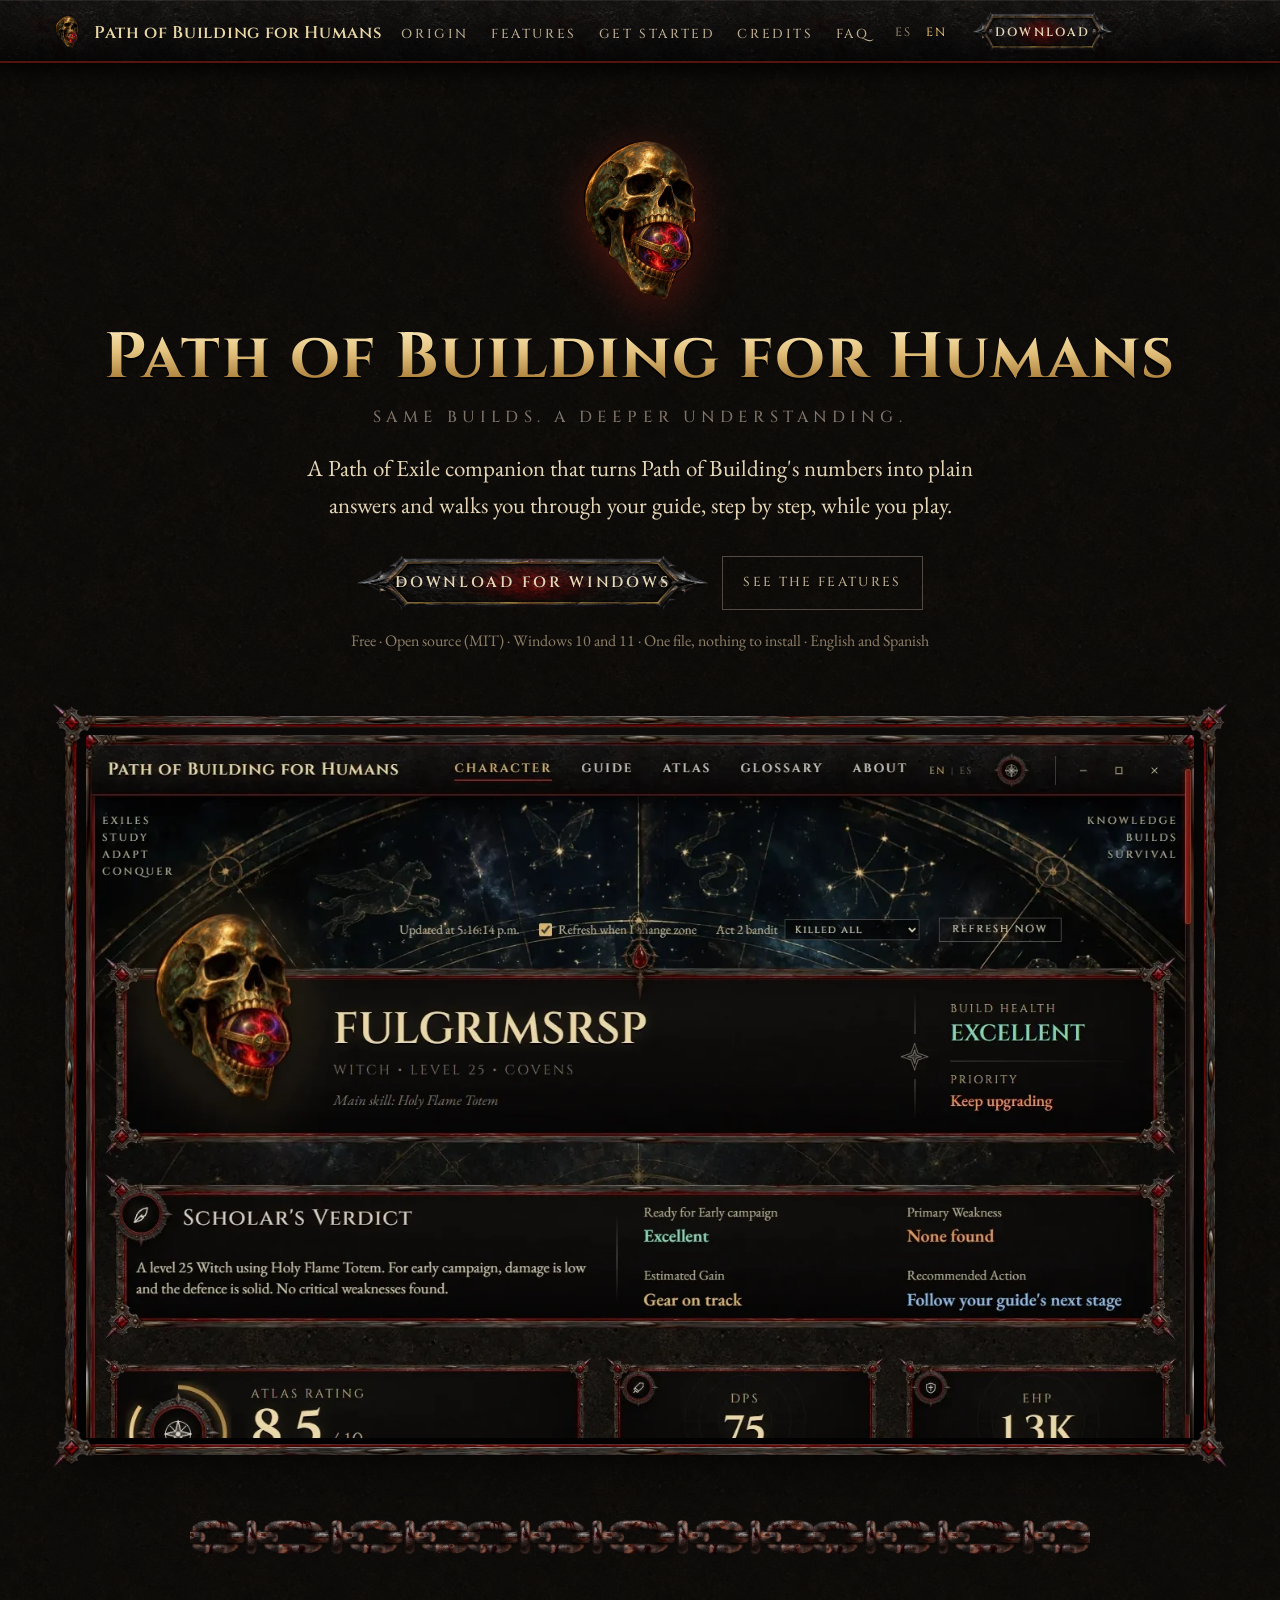
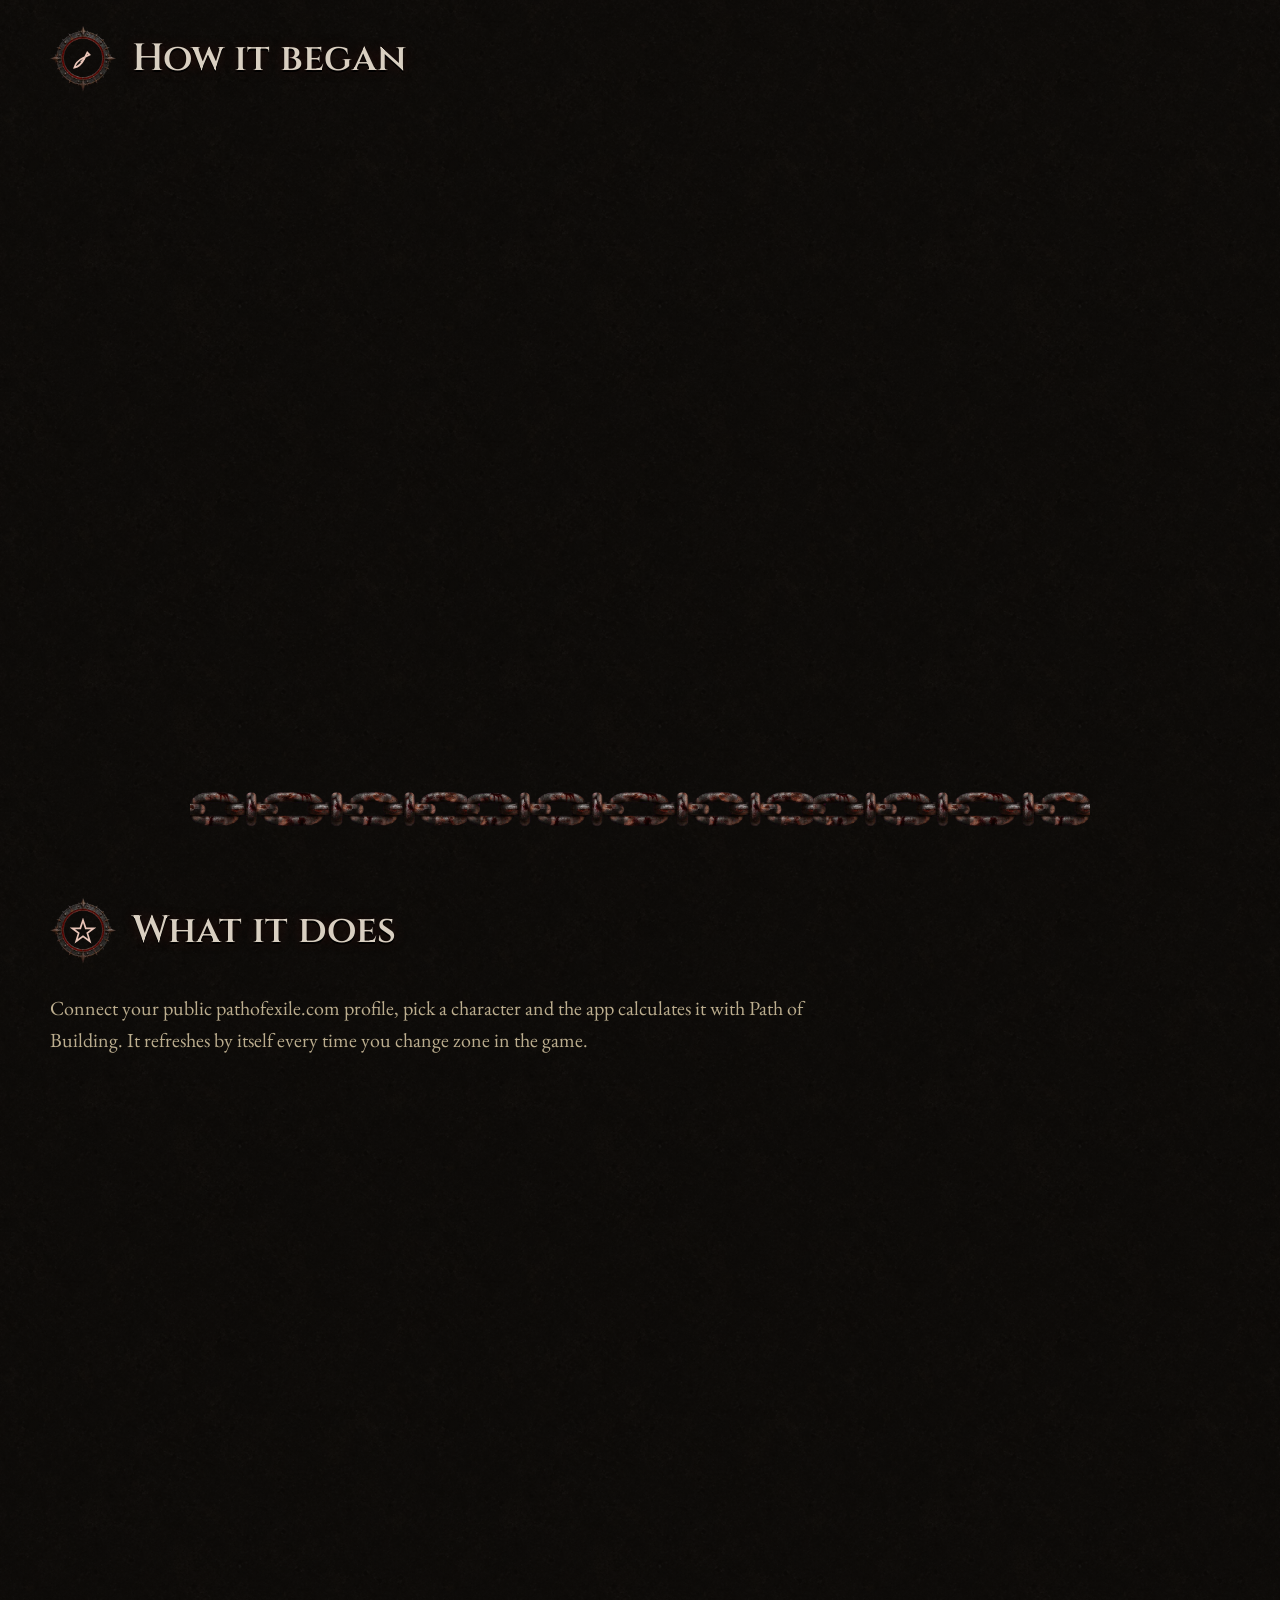
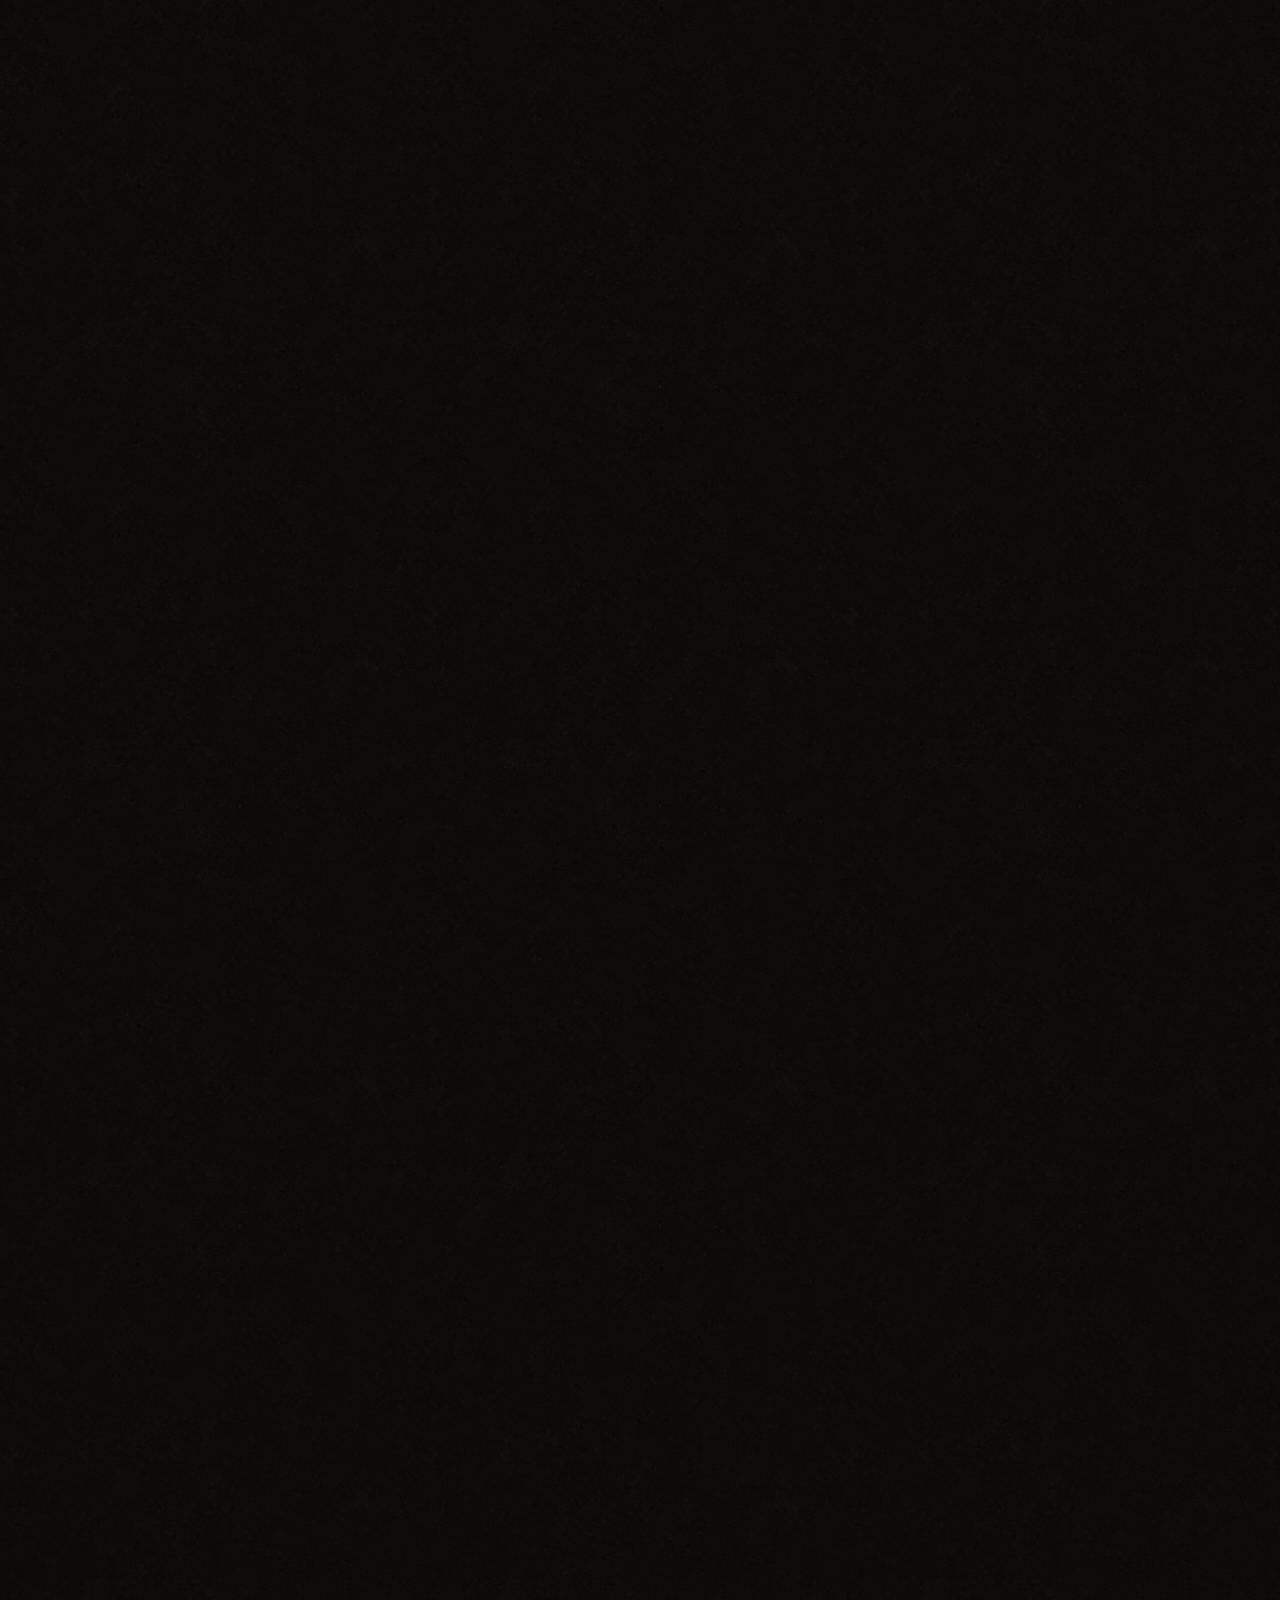
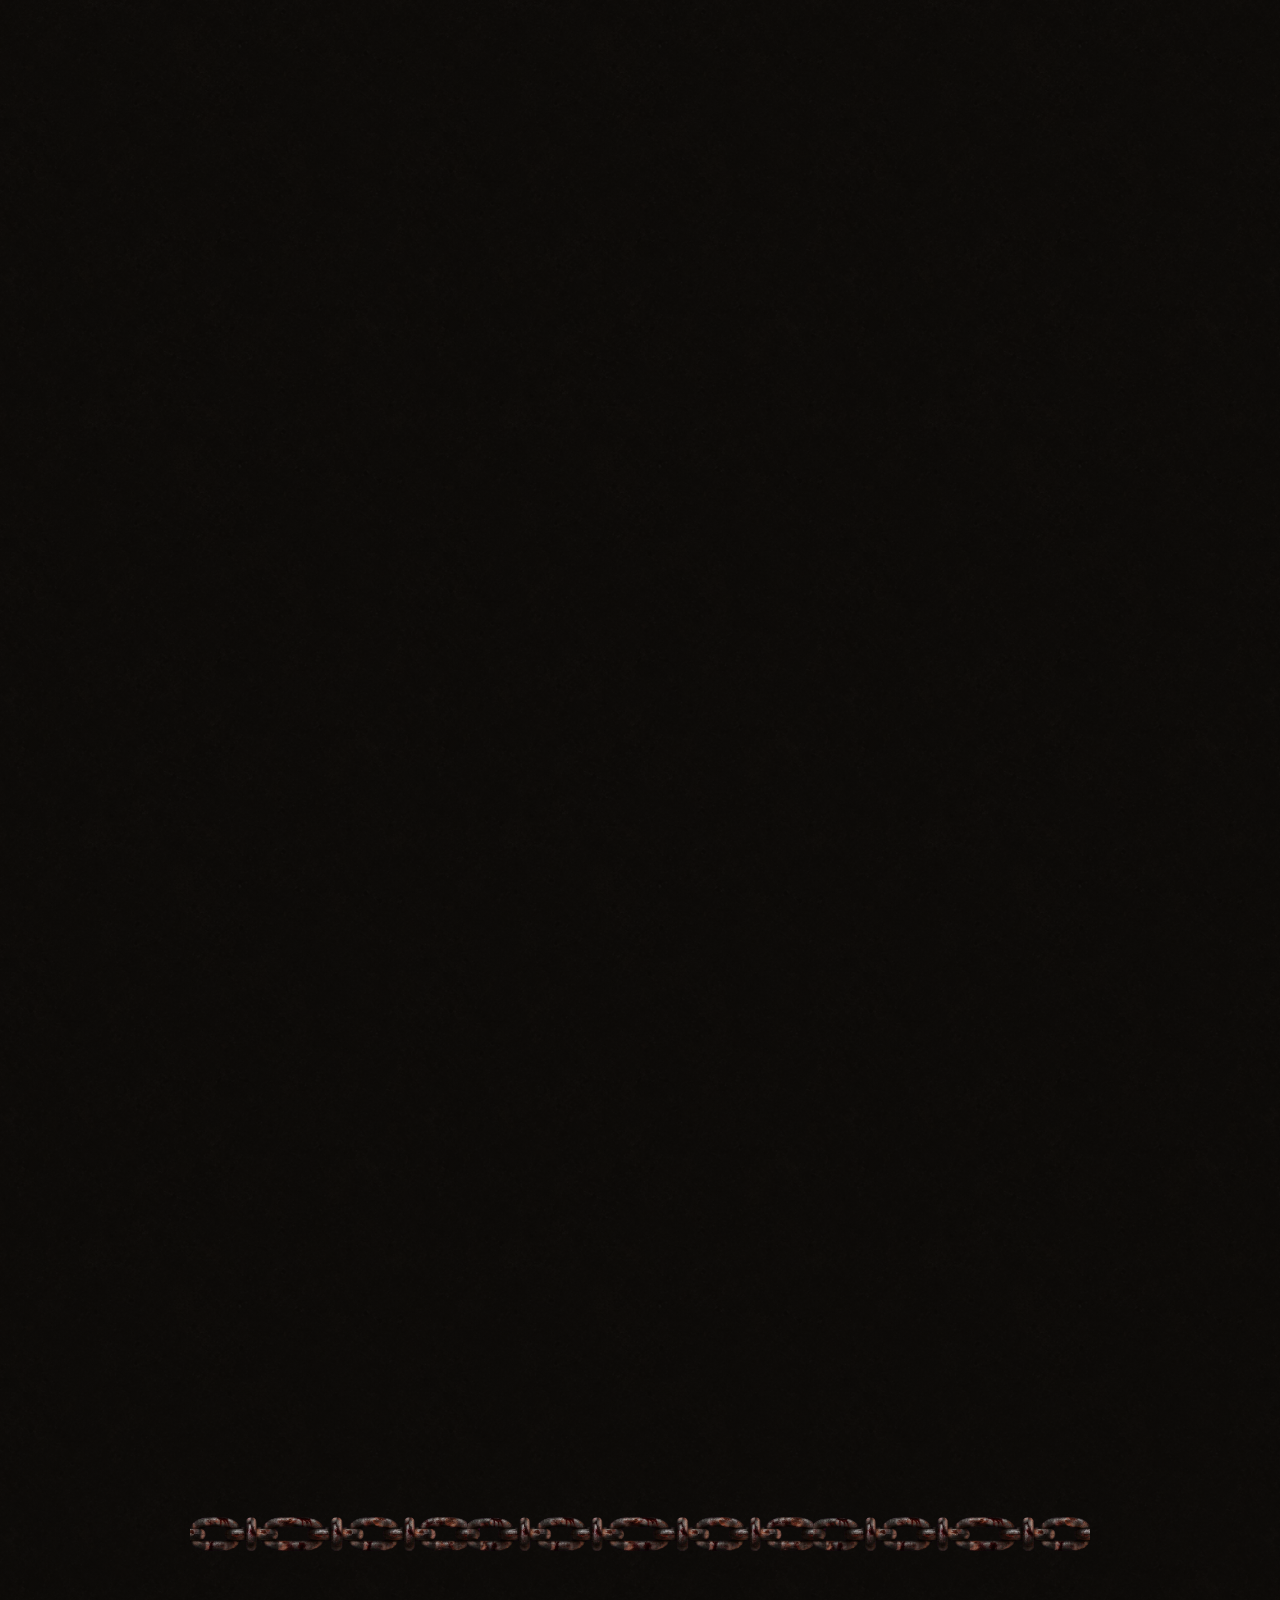
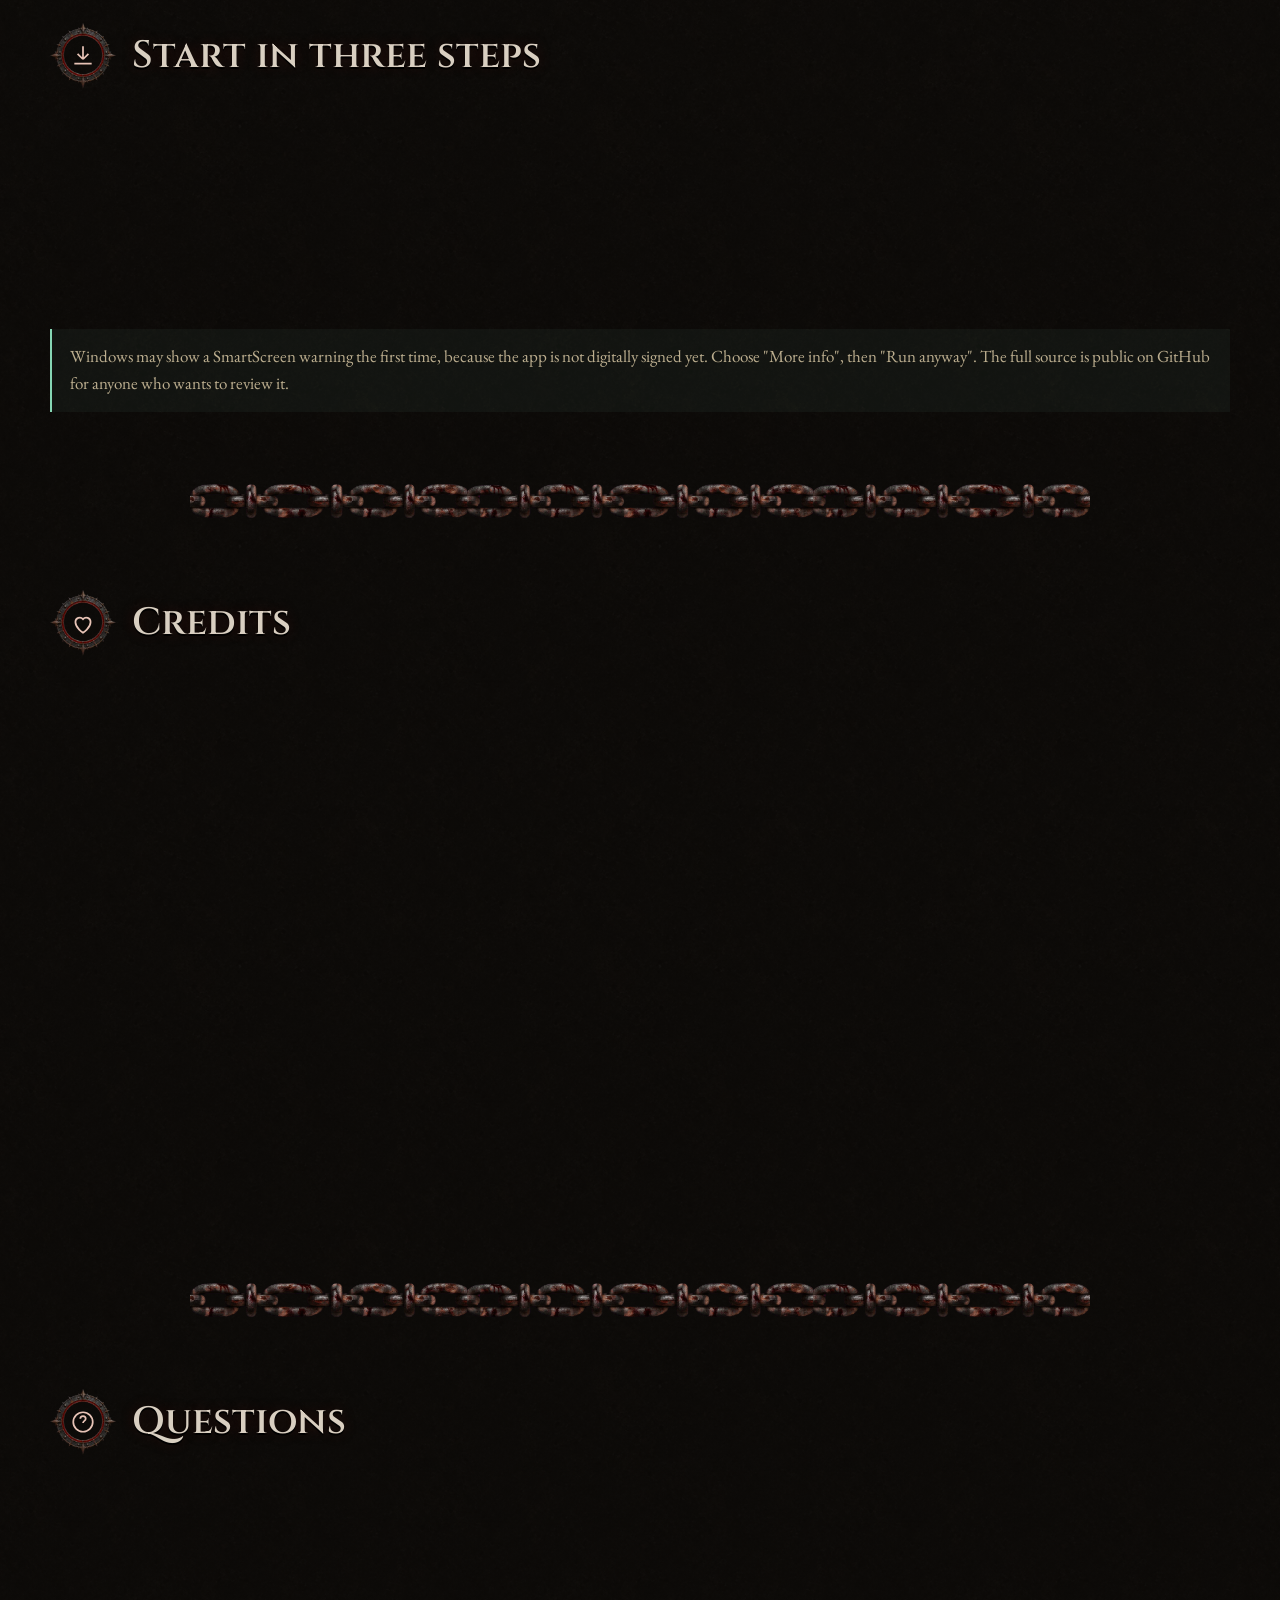
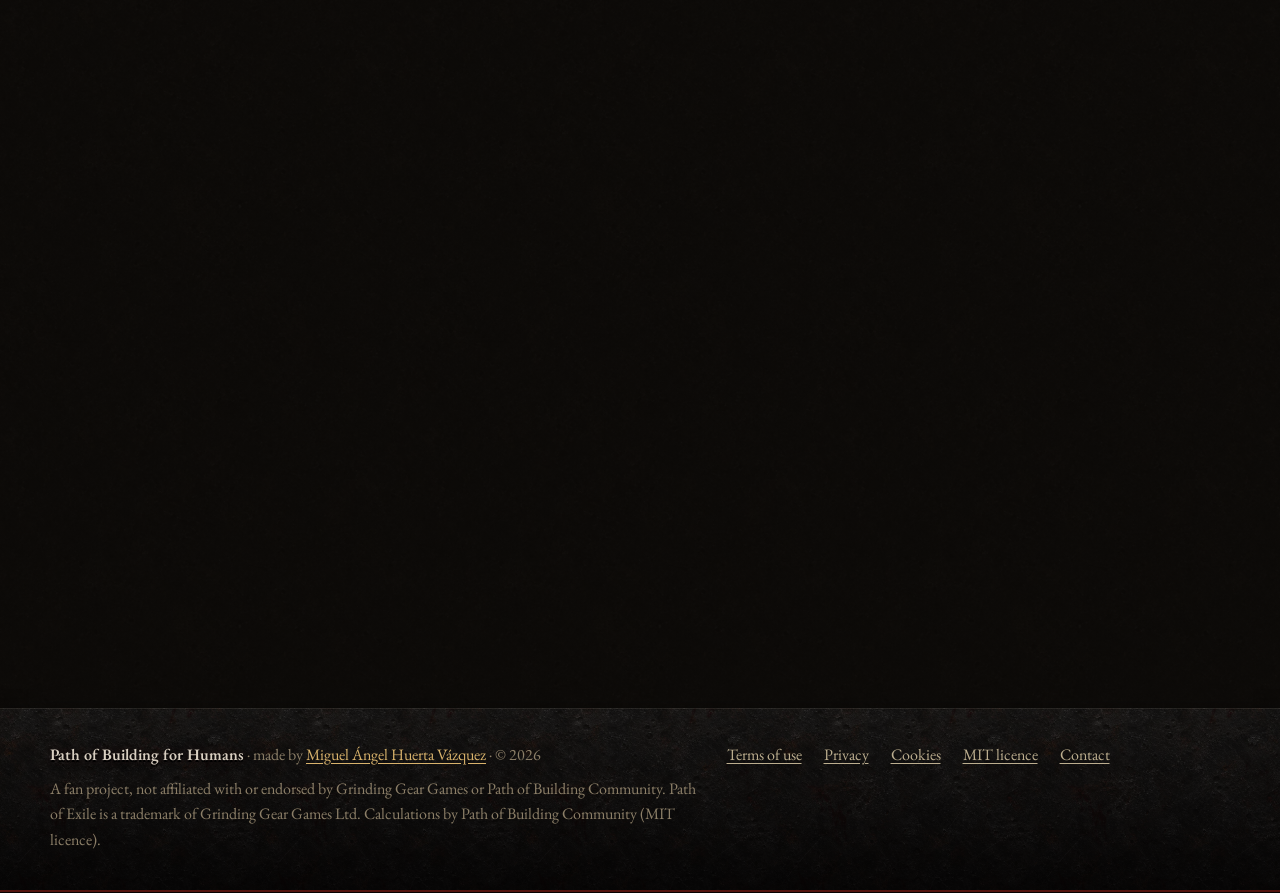
==== path-of-building-for-humans/index.html @ 08449ebb "Página propia de Path of Building for Humans con términos, privacidad y cookies" ====
<!DOCTYPE html>
<html lang="es" data-lang="es"
      data-title-es="Path of Building for Humans · Tu build de Path of Exile, explicada"
      data-title-en="Path of Building for Humans · Your Path of Exile build, explained"
      data-desc-es="App gratuita y de código abierto para Windows que convierte los números de Path of Building en respuestas claras: qué tan fuerte es tu personaje, qué lo frena y qué mejorar, paso a paso con tu guía."
      data-desc-en="A free, open-source Windows app that turns Path of Building's numbers into plain answers: how strong your character is, what holds it back and what to upgrade next, step by step with your guide.">
<head>
    <meta charset="UTF-8">
    <meta name="viewport" content="width=device-width, initial-scale=1.0">
    <meta http-equiv="Content-Security-Policy" content="default-src 'none'; img-src 'self'; style-src 'self'; script-src 'self'; font-src 'self'; base-uri 'none'; form-action 'none'">
    <meta name="referrer" content="strict-origin-when-cross-origin">
    <title>Path of Building for Humans · Tu build de Path of Exile, explicada</title>
    <meta name="description" content="App gratuita y de código abierto para Windows que convierte los números de Path of Building en respuestas claras: qué tan fuerte es tu personaje, qué lo frena y qué mejorar, paso a paso con tu guía.">
    <meta name="author" content="Miguel Ángel Huerta Vázquez">
    <meta name="theme-color" content="#0b0907">
    <link rel="canonical" href="https://miguelhuerta-dev.github.io/path-of-building-for-humans/">
    <link rel="icon" type="image/png" href="assets/art/icon.png">
    <meta property="og:type" content="website">
    <meta property="og:site_name" content="Path of Building for Humans">
    <meta property="og:title" content="Path of Building for Humans">
    <meta property="og:description" content="Las mismas builds. Una comprensión más profunda. App gratuita para Path of Exile que explica tu build y te guía paso a paso.">
    <meta property="og:url" content="https://miguelhuerta-dev.github.io/path-of-building-for-humans/">
    <meta property="og:image" content="https://miguelhuerta-dev.github.io/path-of-building-for-humans/assets/shots/hero.webp">
    <meta property="og:image:alt" content="Panel del personaje en Path of Building for Humans">
    <meta name="twitter:card" content="summary_large_image">
    <link rel="preload" href="assets/fonts/cinzel-latin-600-normal.woff2" as="font" type="font/woff2" crossorigin>
    <link rel="preload" href="assets/fonts/eb-garamond-latin-400-normal.woff2" as="font" type="font/woff2" crossorigin>
    <link rel="stylesheet" href="assets/site.css">
    <script src="assets/site.js" defer></script>
</head>
<body>
    <a class="skip" href="#contenido"><span lang="es">Saltar al contenido</span><span lang="en">Skip to content</span></a>

    <header class="nav plate">
        <div class="wrap nav__inner">
            <a class="nav__brand" href="#inicio">
                <img src="assets/art/emblem-chaos-skull.webp" alt="" width="34" height="34">
                <span>Path of Building for Humans</span>
            </a>
            <nav aria-label="Secciones · Sections">
                <ul class="nav__links">
                    <li><a href="#origen"><span lang="es">Origen</span><span lang="en">Origin</span></a></li>
                    <li><a href="#funciones"><span lang="es">Funciones</span><span lang="en">Features</span></a></li>
                    <li><a href="#empezar"><span lang="es">Empezar</span><span lang="en">Get started</span></a></li>
                    <li><a href="#creditos"><span lang="es">Créditos</span><span lang="en">Credits</span></a></li>
                    <li><a href="#preguntas"><span lang="es">Preguntas</span><span lang="en">FAQ</span></a></li>
                </ul>
            </nav>
            <div class="lang" role="group" aria-label="Idioma · Language">
                <button type="button" data-lang="es" aria-pressed="true">ES</button>
                <button type="button" data-lang="en" aria-pressed="false">EN</button>
            </div>
            <a class="button nav__download" href="https://github.com/miguelhuerta-dev/PathOfBuildingForHumans/releases/latest" rel="noopener">
                <span lang="es">Descargar</span><span lang="en">Download</span>
            </a>
        </div>
    </header>

    <main id="contenido">
        <!-- ===================== HERO ===================== -->
        <section class="hero" id="inicio">
            <img class="hero__pillar hero__pillar--left" src="assets/art/scene-pillar-iron.webp" alt="" aria-hidden="true">
            <img class="hero__pillar hero__pillar--right" src="assets/art/scene-pillar-iron.webp" alt="" aria-hidden="true">
            <div class="wrap">
                <img class="hero__emblem" src="assets/art/emblem-chaos-skull.webp" alt="Emblema de la app: un cráneo de bronce que sostiene un orbe de caos" width="168" height="168">
                <h1 class="gold-text">Path of Building for Humans</h1>
                <p class="hero__motto"><span lang="es">Las mismas builds. Una comprensión más profunda.</span><span lang="en">Same builds. A deeper understanding.</span></p>
                <p class="hero__lede">
                    <span lang="es">Un compañero para Path of Exile que convierte los números de Path of Building en respuestas claras y te acompaña paso a paso por tu guía mientras juegas.</span>
                    <span lang="en">A Path of Exile companion that turns Path of Building's numbers into plain answers and walks you through your guide, step by step, while you play.</span>
                </p>
                <div class="hero__actions">
                    <a class="button" href="https://github.com/miguelhuerta-dev/PathOfBuildingForHumans/releases/latest" rel="noopener">
                        <span><span lang="es">Descargar para Windows</span><span lang="en">Download for Windows</span></span>
                    </a>
                    <a class="link-button" href="#funciones"><span lang="es">Ver funciones</span><span lang="en">See the features</span></a>
                </div>
                <p class="hero__facts">
                    <span lang="es">Gratis · Código abierto (MIT) · Windows 10 y 11 · Un solo archivo, sin instalar · Español e inglés</span>
                    <span lang="en">Free · Open source (MIT) · Windows 10 and 11 · One file, nothing to install · English and Spanish</span>
                </p>
                <div class="hero__shot frame rise">
                    <button class="shot" type="button">
                        <img src="assets/shots/hero.webp" width="1372" height="870" alt="Panel del personaje: veredicto del erudito, salud de la build y calificación del Atlas · Character dashboard: Scholar's Verdict, build health and Atlas Rating">
                    </button>
                </div>
            </div>
        </section>

        <div class="divider" aria-hidden="true"></div>

        <!-- ===================== ORIGIN ===================== -->
        <section class="section" id="origen" aria-labelledby="origen-title">
            <div class="wrap">
                <div class="section__head">
                    <span class="medallion" aria-hidden="true"><svg viewBox="0 0 24 24" fill="none" stroke="currentColor" stroke-width="1.6"><path d="M4 20c4-1 7-4 9-8l3-6 2 2-6 3c-4 2-7 5-8 9z"/><path d="M13 12l-3 3"/></svg></span>
                    <h2 class="bone" id="origen-title"><span lang="es">Cómo nació</span><span lang="en">How it began</span></h2>
                </div>
                <div class="story rise">
                    <div class="story__text">
                        <p lang="es"><a href="https://pathofbuilding.community/" rel="noopener">Path of Building</a> es una herramienta increíble: calcula cada multiplicador de daño, cada capa de defensa y cada interacción de una build. Sin ella, la comunidad de Path of Exile no podría planear sus personajes.</p>
                        <p lang="en"><a href="https://pathofbuilding.community/" rel="noopener">Path of Building</a> is an incredible tool: it tracks every damage multiplier, every defensive layer and every interaction in a build. Without it, the Path of Exile community could not plan its characters.</p>
                        <p lang="es">Pero habla el idioma de las hojas de cálculo. Te dice <strong>cuáles son los números</strong>, no <strong>qué significan</strong> ni <strong>qué hacer después</strong>. Un jugador nuevo, o uno que vuelve, puede abrir su build, ver cientos de estadísticas y seguir sin saber:</p>
                        <p lang="en">But it speaks the language of spreadsheets. It tells you <strong>what the numbers are</strong>, not <strong>what they mean</strong> or <strong>what to do next</strong>. A new or returning player can open a build, see hundreds of stats and still not know:</p>
                        <ul class="story__questions" lang="es">
                            <li>¿Mi build es buena de verdad?</li>
                            <li>¿Qué le pasa?</li>
                            <li>¿Qué hago ahora, al nivel en el que voy?</li>
                        </ul>
                        <ul class="story__questions" lang="en">
                            <li>Is my build actually good?</li>
                            <li>What is wrong with it?</li>
                            <li>What should I do next, at the level I am now?</li>
                        </ul>
                        <p lang="es">Para eso nació <strong>Path of Building for Humans</strong>: usa el mismo motor de Path of Building sobre tu personaje real y responde en palabras: un veredicto claro, los problemas que importan, la siguiente mejora que vale la pena y cada paso de la guía que sigues. Mis amigos fueron los primeros en probarla y en reportar sus errores.</p>
                        <p lang="en">That is why <strong>Path of Building for Humans</strong> exists: it runs the same Path of Building engine on your real character and answers in words: a clear verdict, the problems that matter, the next upgrade worth chasing and every step of the guide you follow. My friends were the first to use it and to report its bugs.</p>
                        <p lang="es">Su estilo es el de un <strong>archivista del Atlas</strong>: un erudito exiliado que estudia builds en códices, cartas estelares y artefactos recuperados. Los problemas son <em>amenazas</em>, las soluciones <em>remedios</em> y los objetos <em>artefactos</em>. Todo el arte de la app es original.</p>
                        <p lang="en">Its style is that of an <strong>Atlas archivist</strong>: an exiled scholar studying builds through codices, star charts and recovered artifacts. Problems are <em>threats</em>, solutions <em>remedies</em> and items <em>artifacts</em>. All of the app's artwork is original.</p>
                    </div>
                    <div class="story__art">
                        <img src="assets/art/scene-books.webp" alt="" aria-hidden="true" loading="lazy" width="640" height="640">
                    </div>
                </div>
            </div>
        </section>

        <div class="divider" aria-hidden="true"></div>

        <!-- ===================== FEATURES ===================== -->
        <section class="section" id="funciones" aria-labelledby="funciones-title">
            <div class="wrap">
                <div class="section__head">
                    <span class="medallion" aria-hidden="true"><svg viewBox="0 0 24 24" fill="none" stroke="currentColor" stroke-width="1.6"><path d="M12 2l2.5 7.5H22l-6 4.5 2.3 7.5L12 17l-6.3 4.5L8 14 2 9.5h7.5z"/></svg></span>
                    <h2 class="bone" id="funciones-title"><span lang="es">Qué hace</span><span lang="en">What it does</span></h2>
                </div>
                <p class="section__intro">
                    <span lang="es">Conecta tu perfil público de pathofexile.com, elige un personaje y la app lo calcula con Path of Building. Se actualiza sola cada vez que cambias de zona en el juego.</span>
                    <span lang="en">Connect your public pathofexile.com profile, pick a character and the app calculates it with Path of Building. It refreshes by itself every time you change zone in the game.</span>
                </p>

                <article class="feature rise">
                    <div class="feature__media frame frame--thin">
                        <button class="shot" type="button"><img src="assets/shots/threats.webp" loading="lazy" width="1600" height="900" alt="Registro de amenazas y artefacto recomendado · Threat Register and Recommended Artifact"></button>
                    </div>
                    <div class="feature__text">
                        <p class="feature__kicker"><span lang="es">Tu personaje</span><span lang="en">Your character</span></p>
                        <h3><span lang="es">Un veredicto, no una hoja de cálculo</span><span lang="en">A verdict, not a spreadsheet</span></h3>
                        <ul lang="es">
                            <li><strong>Veredicto del erudito:</strong> dónde está tu build y su principal debilidad, en una frase.</li>
                            <li><strong>Calificación del Atlas, DPS y EHP:</strong> qué tan lista está para su etapa del juego.</li>
                            <li><strong>Registro de amenazas:</strong> los problemas, de peor a menor, con lo que te cuestan y cómo arreglarlos.</li>
                            <li><strong>Artefacto recomendado:</strong> el objeto de tu guía que más te ayudaría, medido por Path of Building.</li>
                        </ul>
                        <ul lang="en">
                            <li><strong>Scholar's Verdict:</strong> where your build stands and its main weakness, in one sentence.</li>
                            <li><strong>Atlas Rating, DPS and EHP:</strong> how ready it is for its stage of the game.</li>
                            <li><strong>Threat Register:</strong> the problems, worst first, with what each costs you and how to fix it.</li>
                            <li><strong>Recommended Artifact:</strong> the guide item that would help you most, measured by Path of Building.</li>
                        </ul>
                    </div>
                </article>

                <article class="feature feature--flip rise">
                    <div class="feature__media frame frame--thin">
                        <button class="shot" type="button"><img src="assets/shots/equipment.webp" loading="lazy" width="1372" height="900" alt="Artefactos equipados con los modificadores coloreados por tipo · Equipped Artifacts with modifiers coloured by kind"></button>
                    </div>
                    <div class="feature__text">
                        <p class="feature__kicker"><span lang="es">Tu equipo</span><span lang="en">Your gear</span></p>
                        <h3><span lang="es">Cada modificador, de un vistazo</span><span lang="en">Every modifier at a glance</span></h3>
                        <p lang="es">Tu equipo dispuesto como el inventario del juego. Haz clic en una pieza para leer sus modificadores, coloreados por tipo (prefijo, sufijo, crafteado, fracturado, implícito…) con su nivel y una leyenda al lado.</p>
                        <p lang="en">Your gear laid out like the in-game inventory. Click a piece to read its modifiers, coloured by kind (prefix, suffix, crafted, fractured, implicit…) with their tier and a key beside them.</p>
                    </div>
                </article>

                <article class="feature rise">
                    <div class="feature__media frame frame--thin">
                        <button class="shot" type="button"><img src="assets/shots/forge.webp" loading="lazy" width="1150" height="864" alt="La Forja: lo que puede salir en el objeto y cuánto suma cada modificador a tu personaje · The Forge: what the item can roll and what each modifier adds to your character"></button>
                    </div>
                    <div class="feature__text">
                        <p class="feature__kicker"><span lang="es">La Forja</span><span lang="en">The Forge</span></p>
                        <h3><span lang="es">Qué craftear, medido en tu personaje</span><span lang="en">What to craft, measured on your character</span></h3>
                        <p lang="es">Abre cualquier objeto en la Forja: ve qué puede salir en su base, con sus tiers y probabilidades, y cuánto DPS y EHP te daría cada modificador, probado por Path of Building sobre tu propio personaje. En los únicos te dice de qué liga vienen, cómo conseguirlos y su precio en el mercado (poe.ninja).</p>
                        <p lang="en">Open any item in the Forge: see what its base can roll, with tiers and odds, and how much DPS and EHP each modifier would give you, tried by Path of Building on your own character. For uniques it tells you their league, how to get them and their market price (poe.ninja).</p>
                    </div>
                </article>

                <article class="feature feature--flip rise">
                    <div class="feature__media frame frame--thin">
                        <button class="shot" type="button"><img src="assets/shots/passives.webp" loading="lazy" width="1372" height="900" alt="Mejores próximas pasivas, ordenadas por lo que suman por punto · Best Next Passives, ranked by what they add per point"></button>
                    </div>
                    <div class="feature__text">
                        <p class="feature__kicker"><span lang="es">El árbol</span><span lang="en">The tree</span></p>
                        <h3><span lang="es">Tus mejores próximos puntos</span><span lang="en">Your best next points</span></h3>
                        <p lang="es">Prueba cada notable y piedra angular a tu alcance, con el camino para llegar, y los ordena por lo que suman de daño y supervivencia por cada punto que gastas. Además guarda tu DPS, EHP y nivel durante la liga para que veas tu progreso.</p>
                        <p lang="en">It tries every notable and keystone within reach, with the path to it, and ranks them by the damage and survival they add for each point you spend. It also records your DPS, EHP and level over the league so you can see your progress.</p>
                    </div>
                </article>

                <article class="feature rise">
                    <div class="feature__media frame frame--thin">
                        <button class="shot" type="button"><img src="assets/shots/guide-stages.gif" loading="lazy" width="900" height="560" alt="Cambiar de etapa de la guía actualiza el equipo que pide · Switching guide stages updates the gear it asks for"></button>
                    </div>
                    <div class="feature__text">
                        <p class="feature__kicker"><span lang="es">Tu guía</span><span lang="en">Your guide</span></p>
                        <h3><span lang="es">Sigue una guía, etapa por etapa</span><span lang="en">Follow a guide, stage by stage</span></h3>
                        <p lang="es">Pega un código de Path of Building o un enlace de pobb.in, Maxroll, poe.ninja, pastebin y más. La app abre la etapa que corresponde a tu nivel y compara todo con tu personaje:</p>
                        <p lang="en">Paste a Path of Building code or a link from pobb.in, Maxroll, poe.ninja, pastebin and more. The app opens the stage that fits your level and compares everything with your character:</p>
                        <ul lang="es">
                            <li>El equipo de la etapa, marcando lo que ya llevas y lo que falta.</li>
                            <li>Los enlaces de gemas y dónde consigue tu clase cada gema en la campaña.</li>
                            <li>Tu árbol de pasivas contra el de la guía, con los iconos del propio juego.</li>
                            <li>Camino de ascensión, bandidos y panteón.</li>
                        </ul>
                        <ul lang="en">
                            <li>The stage's gear, marking what you already wear and what is missing.</li>
                            <li>Gem links, and where your class gets each gem in the campaign.</li>
                            <li>Your passive tree against the guide's, with the game's own icons.</li>
                            <li>Ascension path, bandits and pantheon.</li>
                        </ul>
                    </div>
                </article>

                <article class="feature feature--flip rise">
                    <div class="feature__media frame frame--thin">
                        <button class="shot" type="button"><img src="assets/shots/tutorial.webp" loading="lazy" width="1372" height="870" alt="El tutorial visual al empezar · The visual tour at first launch"></button>
                    </div>
                    <div class="feature__text">
                        <p class="feature__kicker"><span lang="es">Para todos</span><span lang="en">For everyone</span></p>
                        <h3><span lang="es">En español o inglés, con tutorial</span><span lang="en">In English or Spanish, with a tour</span></h3>
                        <p lang="es">Eliges el idioma al abrirla por primera vez y un tutorial visual te explica cómo conectar tu personaje, por qué tu perfil debe ser público, qué guarda la app, cómo cargar una guía y cómo leer tu build. Incluye un glosario con las palabras del juego explicadas en lenguaje sencillo.</p>
                        <p lang="en">You pick the language on first launch and a visual tour explains how to connect your character, why your profile must be public, what the app keeps, how to load a guide and how to read your build. It includes a glossary of the game's words in plain language.</p>
                    </div>
                </article>

                <div class="gallery rise">
                    <figure>
                        <button class="shot frame frame--thin" type="button"><img src="assets/shots/passive-tree.webp" loading="lazy" width="1600" height="900" alt="Árbol de pasivas comparado con la guía · Passive tree compared with the guide"></button>
                        <figcaption><span lang="es">Árbol de pasivas frente a la guía</span><span lang="en">Passive tree against the guide</span></figcaption>
                    </figure>
                    <figure>
                        <button class="shot frame frame--thin" type="button"><img src="assets/shots/gem-links.webp" loading="lazy" width="1600" height="900" alt="Grupos de gemas con su origen en la campaña · Gem groups with their campaign source"></button>
                        <figcaption><span lang="es">Enlaces de gemas y de dónde salen</span><span lang="en">Gem links and where they come from</span></figcaption>
                    </figure>
                    <figure>
                        <button class="shot frame frame--thin" type="button"><img src="assets/shots/bandits-pantheon.webp" loading="lazy" width="1600" height="900" alt="Bandidos y panteón de la guía · The guide's bandits and pantheon"></button>
                        <figcaption><span lang="es">Bandidos y panteón</span><span lang="en">Bandits and pantheon</span></figcaption>
                    </figure>
                    <figure>
                        <button class="shot frame frame--thin" type="button"><img src="assets/shots/atlas.webp" loading="lazy" width="1280" height="900" alt="Árbol del Atlas sobre el atlas estelar · Atlas tree over the star atlas"></button>
                        <figcaption><span lang="es">El árbol del Atlas, por liga</span><span lang="en">The Atlas tree, per league</span></figcaption>
                    </figure>
                </div>

                <div class="cards cards--4 rise">
                    <div class="card">
                        <h3><span lang="es">Motor real de PoB</span><span lang="en">The real PoB engine</span></h3>
                        <p lang="es">Los números salen del mismo motor de Path of Building Community, sin modificarlo.</p>
                        <p lang="en">The numbers come from Path of Building Community's own engine, unmodified.</p>
                    </div>
                    <div class="card">
                        <h3><span lang="es">Se actualiza sola</span><span lang="en">Refreshes itself</span></h3>
                        <p lang="es">Lee el registro del juego (Client.txt) y recalcula al cambiar de zona.</p>
                        <p lang="en">It reads the game's log (Client.txt) and recalculates when you change zone.</p>
                    </div>
                    <div class="card">
                        <h3><span lang="es">Arte del juego, sin copiarlo</span><span lang="en">Game art, never copied</span></h3>
                        <p lang="es">Los iconos se leen de tu propia instalación de Path of Exile; la app no los incluye ni los descarga.</p>
                        <p lang="en">Icons are read from your own Path of Exile installation; the app never ships nor downloads them.</p>
                    </div>
                    <div class="card">
                        <h3><span lang="es">Todo en tu equipo</span><span lang="en">Everything stays local</span></h3>
                        <p lang="es">Sin cuentas ni contraseñas ni telemetría: lo que guarda se queda en tu computadora.</p>
                        <p lang="en">No accounts, passwords or telemetry: what it keeps stays on your computer.</p>
                    </div>
                </div>
            </div>
        </section>

        <div class="divider" aria-hidden="true"></div>

        <!-- ===================== GET STARTED ===================== -->
        <section class="section" id="empezar" aria-labelledby="empezar-title">
            <div class="wrap">
                <div class="section__head">
                    <span class="medallion" aria-hidden="true"><svg viewBox="0 0 24 24" fill="none" stroke="currentColor" stroke-width="1.6"><path d="M12 3v12m0 0l-5-5m5 5l5-5M4 19h16"/></svg></span>
                    <h2 class="bone" id="empezar-title"><span lang="es">Empieza en tres pasos</span><span lang="en">Start in three steps</span></h2>
                </div>
                <div class="cards cards--3 rise">
                    <div class="card">
                        <p class="card__num">I</p>
                        <h3><span lang="es">Descárgala</span><span lang="en">Download it</span></h3>
                        <p lang="es">Baja el archivo <code>.exe</code> de la última versión en GitHub. Es un solo archivo: no hay nada que instalar.</p>
                        <p lang="en">Get the latest version's <code>.exe</code> from GitHub. It is a single file: nothing to install.</p>
                    </div>
                    <div class="card">
                        <p class="card__num">II</p>
                        <h3><span lang="es">Haz público tu perfil</span><span lang="en">Make your profile public</span></h3>
                        <p lang="es">En pathofexile.com, en Mi cuenta → Ajustes de privacidad, desmarca la opción que oculta tus personajes.</p>
                        <p lang="en">On pathofexile.com, under My Account → Privacy Settings, untick the option that hides your characters.</p>
                    </div>
                    <div class="card">
                        <p class="card__num">III</p>
                        <h3><span lang="es">Conecta tu personaje</span><span lang="en">Connect your character</span></h3>
                        <p lang="es">Escribe tu cuenta con su etiqueta (<code>Nombre#1234</code>) y elige un personaje. El tutorial te guía en lo demás.</p>
                        <p lang="en">Type your account with its tag (<code>Name#1234</code>) and pick a character. The tour walks you through the rest.</p>
                    </div>
                </div>
                <p class="note">
                    <span lang="es">Windows puede mostrar un aviso de SmartScreen la primera vez, porque la app todavía no tiene firma digital. Elige "Más información" y luego "Ejecutar de todos modos". El código completo es público en GitHub para quien quiera revisarlo.</span>
                    <span lang="en">Windows may show a SmartScreen warning the first time, because the app is not digitally signed yet. Choose "More info", then "Run anyway". The full source is public on GitHub for anyone who wants to review it.</span>
                </p>
            </div>
        </section>

        <div class="divider" aria-hidden="true"></div>

        <!-- ===================== CREDITS ===================== -->
        <section class="section" id="creditos" aria-labelledby="creditos-title">
            <div class="wrap">
                <div class="section__head">
                    <span class="medallion" aria-hidden="true"><svg viewBox="0 0 24 24" fill="none" stroke="currentColor" stroke-width="1.6"><path d="M12 21s-7-4.5-7-10a4 4 0 017-2.6A4 4 0 0119 11c0 5.5-7 10-7 10z"/></svg></span>
                    <h2 class="bone" id="creditos-title"><span lang="es">Créditos</span><span lang="en">Credits</span></h2>
                </div>
                <div class="frame credit-lead rise">
                    <h3>Path of Building Community</h3>
                    <p lang="es">Esta app no existiría sin <a href="https://pathofbuilding.community/" rel="noopener">Path of Building Community</a> y la gente que lo mantiene desde hace años. Todos los cálculos de daño y defensa los hace su motor, usado sin modificar bajo su <a href="https://github.com/PathOfBuildingCommunity/PathOfBuilding/blob/dev/LICENSE.md" rel="noopener">licencia MIT</a>. Path of Building for Humans no sustituye a Path of Building: es una forma distinta de leer lo que ya calcula. Si te sirve, apoya su proyecto.</p>
                    <p lang="en">This app would not exist without <a href="https://pathofbuilding.community/" rel="noopener">Path of Building Community</a> and the people who have maintained it for years. Every damage and defence number is calculated by its engine, used unmodified under its <a href="https://github.com/PathOfBuildingCommunity/PathOfBuilding/blob/dev/LICENSE.md" rel="noopener">MIT licence</a>. Path of Building for Humans does not replace Path of Building: it is a different way to read what it already calculates. If it helps you, support their project.</p>
                </div>
                <div class="cards cards--3 rise">
                    <div class="card">
                        <h3>Grinding Gear Games</h3>
                        <p lang="es">Creadores de Path of Exile. Los nombres, iconos y datos del juego les pertenecen; esta app es un proyecto de fans sin relación oficial con ellos.</p>
                        <p lang="en">Creators of Path of Exile. The game's names, icons and data belong to them; this app is a fan project with no official relationship to them.</p>
                    </div>
                    <div class="card">
                        <h3>poe.ninja</h3>
                        <p lang="es">Precios de mercado de los objetos únicos y una de las fuentes de guías. <a href="https://poe.ninja/" rel="noopener">poe.ninja</a></p>
                        <p lang="en">Market prices for unique items and one of the guide sources. <a href="https://poe.ninja/" rel="noopener">poe.ninja</a></p>
                    </div>
                    <div class="card">
                        <h3>exile-leveling</h3>
                        <p lang="es">De dónde sale cada gema en la campaña, por clase (licencia MIT). <a href="https://github.com/HeartofPhos/exile-leveling" rel="noopener">GitHub</a></p>
                        <p lang="en">Where each gem comes from in the campaign, per class (MIT licence). <a href="https://github.com/HeartofPhos/exile-leveling" rel="noopener">GitHub</a></p>
                    </div>
                    <div class="card">
                        <h3>LuaJIT · Tauri</h3>
                        <p lang="es">El intérprete que ejecuta el motor de Path of Building y el marco de la app de escritorio (licencias MIT y Apache-2.0).</p>
                        <p lang="en">The interpreter that runs the Path of Building engine and the desktop app framework (MIT and Apache-2.0 licences).</p>
                    </div>
                    <div class="card">
                        <h3>Cinzel · EB Garamond</h3>
                        <p lang="es">Las tipografías de la app y de esta página, bajo la SIL Open Font License 1.1.</p>
                        <p lang="en">The typefaces of the app and of this page, under the SIL Open Font License 1.1.</p>
                    </div>
                    <div class="card">
                        <h3><span lang="es">Los primeros testers</span><span lang="en">The first testers</span></h3>
                        <p lang="es">Los amigos que la usaron desde las primeras versiones y reportaron cada error.</p>
                        <p lang="en">The friends who used it from the first versions and reported every bug.</p>
                    </div>
                </div>
            </div>
        </section>

        <div class="divider" aria-hidden="true"></div>

        <!-- ===================== FAQ ===================== -->
        <section class="section" id="preguntas" aria-labelledby="preguntas-title">
            <div class="wrap">
                <div class="section__head">
                    <span class="medallion" aria-hidden="true"><svg viewBox="0 0 24 24" fill="none" stroke="currentColor" stroke-width="1.6"><path d="M9.5 9a2.5 2.5 0 115 0c0 2-2.5 2-2.5 4M12 17h.01"/><circle cx="12" cy="12" r="9"/></svg></span>
                    <h2 class="bone" id="preguntas-title"><span lang="es">Preguntas frecuentes</span><span lang="en">Questions</span></h2>
                </div>
                <div class="faq rise">
                    <details>
                        <summary><span lang="es">¿Cuánto cuesta?</span><span lang="en">How much does it cost?</span></summary>
                        <div>
                            <p lang="es">Nada. Es gratuita y de código abierto bajo la licencia MIT. No tiene anuncios ni compras.</p>
                            <p lang="en">Nothing. It is free and open source under the MIT licence. No ads and no purchases.</p>
                        </div>
                    </details>
                    <details>
                        <summary><span lang="es">¿Puede afectar mi cuenta de Path of Exile?</span><span lang="en">Can it affect my Path of Exile account?</span></summary>
                        <div>
                            <p lang="es">La app no modifica el juego, no se inyecta en él, no lee su memoria ni automatiza ninguna acción. Solo lee los datos públicos de tu perfil en pathofexile.com, el archivo de registro Client.txt y, para los iconos, los archivos de tu instalación, sin cambiarlos. Aun así es una herramienta no oficial: úsala bajo tu responsabilidad y respetando los términos de Grinding Gear Games.</p>
                            <p lang="en">The app does not modify the game, inject into it, read its memory or automate any action. It only reads your public pathofexile.com profile, the Client.txt log file and, for icons, your installation's files, without changing them. It is still an unofficial tool: use it at your own risk and within Grinding Gear Games' terms.</p>
                        </div>
                    </details>
                    <details>
                        <summary><span lang="es">¿Me pide mi contraseña?</span><span lang="en">Does it ask for my password?</span></summary>
                        <div>
                            <p lang="es">Nunca. Solo necesita el nombre de tu cuenta y que tus personajes sean públicos. Si alguien te pide tu contraseña en nombre de esta app, es un engaño.</p>
                            <p lang="en">Never. It only needs your account name and your characters to be public. If anyone asks for your password on behalf of this app, it is a scam.</p>
                        </div>
                    </details>
                    <details>
                        <summary><span lang="es">¿Qué datos guarda y dónde?</span><span lang="en">What does it keep, and where?</span></summary>
                        <div>
                            <p lang="es">El último personaje de cada cuenta, tu historial de DPS, EHP y nivel, tus guías, tus marcas del Atlas y tu idioma, todo en tu computadora. No hay servidores propios ni telemetría. Los detalles están en el <a href="privacidad.html">aviso de privacidad</a>.</p>
                            <p lang="en">The last character of each account, your DPS, EHP and level history, your guides, your Atlas marks and your language, all on your computer. There are no servers of its own and no telemetry. Details are in the <a href="privacidad.html">privacy notice</a>.</p>
                        </div>
                    </details>
                    <details>
                        <summary><span lang="es">¿Funciona con Path of Exile 2 o en Mac?</span><span lang="en">Does it work with Path of Exile 2, or on Mac?</span></summary>
                        <div>
                            <p lang="es">Por ahora es para Path of Exile 1 y para Windows 10 y 11.</p>
                            <p lang="en">For now it is for Path of Exile 1, on Windows 10 and 11.</p>
                        </div>
                    </details>
                    <details>
                        <summary><span lang="es">Encontré un error, ¿cómo lo reporto?</span><span lang="en">I found a bug: how do I report it?</span></summary>
                        <div>
                            <p lang="es">Abre un reporte en <a href="https://github.com/miguelhuerta-dev/PathOfBuildingForHumans/issues/new" rel="noopener">GitHub</a> con tu personaje, la guía y una captura, o escríbeme a <a href="mailto:miguelhuerta.softwaredev@gmail.com">miguelhuerta.softwaredev@gmail.com</a>.</p>
                            <p lang="en">Open an issue on <a href="https://github.com/miguelhuerta-dev/PathOfBuildingForHumans/issues/new" rel="noopener">GitHub</a> with your character, the guide and a screenshot, or email <a href="mailto:miguelhuerta.softwaredev@gmail.com">miguelhuerta.softwaredev@gmail.com</a>.</p>
                        </div>
                    </details>
                </div>
            </div>
        </section>

        <!-- ===================== CALL ===================== -->
        <section class="section cta" aria-labelledby="cta-title">
            <div class="wrap rise">
                <h2 class="gold-text" id="cta-title"><span lang="es">Entra al archivo</span><span lang="en">Enter the archive</span></h2>
                <p>
                    <span lang="es">Gratis, sin cuentas y en tu idioma. Descárgala y deja que el archivo lea tu build.</span>
                    <span lang="en">Free, with no accounts, in your language. Download it and let the archive read your build.</span>
                </p>
                <div class="hero__actions">
                    <a class="button" href="https://github.com/miguelhuerta-dev/PathOfBuildingForHumans/releases/latest" rel="noopener"><span><span lang="es">Descargar para Windows</span><span lang="en">Download for Windows</span></span></a>
                    <a class="link-button" href="https://github.com/miguelhuerta-dev/PathOfBuildingForHumans" rel="noopener"><span lang="es">Código en GitHub</span><span lang="en">Source on GitHub</span></a>
                </div>
            </div>
        </section>
    </main>

    <footer class="footer plate">
        <div class="wrap footer__grid">
            <div>
                <p><strong class="bone">Path of Building for Humans</strong> · <span lang="es">hecho por</span><span lang="en">made by</span> <a href="https://miguelhuerta-dev.github.io/" rel="author">Miguel Ángel Huerta Vázquez</a> · © <span data-year>2026</span></p>
                <p lang="es">Proyecto de fans, no afiliado ni respaldado por Grinding Gear Games ni por Path of Building Community. Path of Exile es una marca de Grinding Gear Games Ltd. Los cálculos los realiza Path of Building Community (licencia MIT).</p>
                <p lang="en">A fan project, not affiliated with or endorsed by Grinding Gear Games or Path of Building Community. Path of Exile is a trademark of Grinding Gear Games Ltd. Calculations by Path of Building Community (MIT licence).</p>
            </div>
            <nav class="footer__legal" aria-label="Legal">
                <a href="terminos.html"><span lang="es">Términos de uso</span><span lang="en">Terms of use</span></a>
                <a href="privacidad.html"><span lang="es">Privacidad</span><span lang="en">Privacy</span></a>
                <a href="cookies.html">Cookies</a>
                <a href="https://github.com/miguelhuerta-dev/PathOfBuildingForHumans/blob/main/LICENSE" rel="noopener"><span lang="es">Licencia MIT</span><span lang="en">MIT licence</span></a>
                <a href="mailto:miguelhuerta.softwaredev@gmail.com"><span lang="es">Contacto</span><span lang="en">Contact</span></a>
            </nav>
        </div>
    </footer>

    <dialog class="lightbox" aria-label="Captura · Screenshot">
        <div class="lightbox__bar">
            <span class="lightbox__caption"></span>
            <button class="lightbox__close" type="button"><span lang="es">Cerrar</span><span lang="en">Close</span></button>
        </div>
        <img src="assets/shots/hero.webp" alt="">
    </dialog>
</body>
</html>
---- path-of-building-for-humans/assets/site.css ----
/* Path of Building for Humans · project page.
   The app's own art direction: black iron, dark vellum, worn steel and dried blood.
   Every file is served from this folder: no fonts, scripts or trackers from other sites. */

@font-face { font-family: "Cinzel"; font-weight: 400; font-display: swap; src: url("fonts/cinzel-latin-400-normal.woff2") format("woff2"); }
@font-face { font-family: "Cinzel"; font-weight: 500; font-display: swap; src: url("fonts/cinzel-latin-500-normal.woff2") format("woff2"); }
@font-face { font-family: "Cinzel"; font-weight: 600; font-display: swap; src: url("fonts/cinzel-latin-600-normal.woff2") format("woff2"); }
@font-face { font-family: "Cinzel"; font-weight: 700; font-display: swap; src: url("fonts/cinzel-latin-700-normal.woff2") format("woff2"); }
@font-face { font-family: "EB Garamond"; font-weight: 400; font-display: swap; src: url("fonts/eb-garamond-latin-400-normal.woff2") format("woff2"); }
@font-face { font-family: "EB Garamond"; font-weight: 400; font-style: italic; font-display: swap; src: url("fonts/eb-garamond-latin-400-italic.woff2") format("woff2"); }
@font-face { font-family: "EB Garamond"; font-weight: 500; font-display: swap; src: url("fonts/eb-garamond-latin-500-normal.woff2") format("woff2"); }
@font-face { font-family: "EB Garamond"; font-weight: 600; font-display: swap; src: url("fonts/eb-garamond-latin-600-normal.woff2") format("woff2"); }

:root {
  --ink: #0b0907;
  --stone: #15110d;
  --parchment: #e6d8b8;
  --parchment-dim: #bcae8f;
  --parchment-faint: #8c7f68;
  --gold: #d9b36c;
  --iron: #7f746a;
  --verdigris: #86d6b4;
  --ember: #e8935a;
  --blood: #c63a2c;
  --display: "Cinzel", "Times New Roman", serif;
  --body: "EB Garamond", Georgia, serif;
  --page: 1180px;
  --gutter: 16px;
  color-scheme: dark;
}

/* One language at a time: the other's text stays in the page for search engines. */
:root[data-lang="es"] body [lang="en"],
:root[data-lang="en"] body [lang="es"] { display: none !important; }

*, *::before, *::after { box-sizing: border-box; }
html { background: var(--ink); scroll-behavior: smooth; scroll-padding-top: 84px; }
@media (prefers-reduced-motion: reduce) { html { scroll-behavior: auto; } }
body {
  margin: 0;
  color: var(--parchment);
  font: 400 19px/1.6 var(--body);
  -webkit-font-smoothing: antialiased;
  background:
    linear-gradient(rgb(11 9 7 / 0.86), rgb(11 9 7 / 0.94)),
    url("art/tex-stone.webp") center / 420px;
  overflow-x: hidden;
}
img { max-width: 100%; height: auto; display: block; }
a { color: var(--gold); text-underline-offset: 3px; }
a:hover { color: #f2d89c; }
:focus-visible { outline: 1px solid var(--gold); outline-offset: 3px; }
h1, h2, h3 { font-family: var(--display); font-weight: 600; line-height: 1.15; margin: 0; }
p { margin: 0; }

.skip { position: absolute; left: -999px; top: 8px; z-index: 100; background: var(--stone); padding: 8px 14px; }
.skip:focus { left: 8px; }

.wrap { width: min(var(--page), 100% - 2 * var(--gutter)); margin-inline: auto; }

/* ---------- Materials ---------- */

.gold-text {
  background: linear-gradient(180deg, #fff0c4 0%, #e3c27e 40%, #b0843e 75%, #7a5520 100%);
  -webkit-background-clip: text;
  background-clip: text;
  color: transparent;
  filter: drop-shadow(0 2px 0 rgb(0 0 0 / 0.9));
}
.bone { color: #d9cfc1; text-shadow: 0 2px 0 rgb(0 0 0 / 0.95), 0 0 14px rgb(120 20 14 / 0.25); }

/* A plate of black forged iron, edged in dried blood. */
.plate {
  background:
    linear-gradient(180deg, rgb(20 18 17 / 0.6), rgb(4 3 3 / 0.88)),
    url("art/tex-iron.webp") center / 260px;
  box-shadow:
    inset 0 1px 0 rgb(170 160 150 / 0.12),
    inset 0 -1px 0 rgb(0 0 0 / 0.9),
    inset 0 -3px 0 rgb(110 24 18 / 0.75),
    0 8px 18px rgb(0 0 0 / 0.75);
}

/* The app's worn iron frame around a panel. */
.frame {
  position: relative;
  isolation: isolate;
  padding: 34px 36px;
}
.frame::before {
  content: "";
  position: absolute;
  inset: 20px;
  z-index: -1;
  background:
    radial-gradient(ellipse 70% 60% at 50% 0%, rgb(140 130 120 / 0.06), transparent 70%),
    linear-gradient(180deg, rgb(16 14 13 / 0.9), rgb(6 5 5 / 0.95)),
    url("art/tex-stone.webp") center / 384px;
  box-shadow: inset 0 0 0 6px rgb(0 0 0 / 0.45), inset 0 0 0 7px rgb(90 24 18 / 0.35), inset 0 0 80px rgb(0 0 0 / 0.9);
}
.frame::after {
  content: "";
  position: absolute;
  inset: 0;
  pointer-events: none;
  border: 46px solid transparent;
  border-image: url("art/frame-iron.webp") 100 stretch;
}
.frame--thin { padding: 22px 24px; }
.frame--thin::before { inset: 10px; }
.frame--thin::after { border-width: 28px; }

.button {
  display: inline-grid;
  place-items: center;
  min-height: 54px;
  padding: 0 38px;
  font: 600 15px/1 var(--display);
  letter-spacing: 0.18em;
  text-transform: uppercase;
  text-decoration: none;
  color: var(--parchment);
  background: url("art/ui-button-iron.webp") center / 100% 100% no-repeat;
  transition: filter 150ms ease, transform 120ms ease;
}
.button:hover { color: #fff3d6; filter: brightness(1.25); }
.button:active { transform: translateY(1px) scale(0.985); }
.button small { display: block; margin-top: 4px; font-size: 10px; letter-spacing: 0.22em; color: var(--parchment-faint); }
.link-button {
  display: inline-grid;
  place-items: center;
  min-height: 46px;
  padding: 0 20px;
  border: 1px solid rgb(127 116 106 / 0.6);
  font: 500 13px/1 var(--display);
  letter-spacing: 0.18em;
  text-transform: uppercase;
  text-decoration: none;
  color: var(--parchment-dim);
  transition: color 150ms ease, border-color 150ms ease;
}
.link-button:hover { color: var(--gold); border-color: var(--gold); }

/* ---------- Navigation ---------- */

.nav {
  position: sticky;
  top: 0;
  z-index: 50;
}
.nav__inner {
  display: flex;
  align-items: center;
  gap: 20px;
  min-height: 64px;
}
.nav__brand {
  display: flex;
  align-items: center;
  gap: 10px;
  font: 600 17px/1 var(--display);
  letter-spacing: 0.04em;
  color: #ead7a6;
  text-decoration: none;
  white-space: nowrap;
}
.nav__brand img { width: 34px; height: 34px; }
.nav__links { display: flex; gap: 22px; margin: 0 0 0 auto; padding: 0; list-style: none; }
.nav__links a {
  font: 500 13px/1 var(--display);
  letter-spacing: 0.2em;
  text-transform: uppercase;
  text-decoration: none;
  color: var(--parchment-dim);
  padding: 8px 0;
  border-bottom: 1px solid transparent;
}
.nav__links a:hover { color: var(--gold); border-bottom-color: rgb(198 58 44 / 0.8); }
.lang {
  display: flex;
  gap: 2px;
  font: 500 12px/1 var(--display);
  letter-spacing: 0.16em;
}
.lang button {
  font: inherit;
  letter-spacing: inherit;
  color: var(--parchment-faint);
  background: none;
  border: 0;
  padding: 8px 6px;
  cursor: pointer;
}
.lang button[aria-pressed="true"] { color: var(--gold); }
.nav__download { font-size: 12px; min-height: 40px; padding: 0 22px; }

/* ---------- Hero ---------- */

.hero {
  position: relative;
  padding: 72px 0 40px;
  text-align: center;
  overflow: hidden;
}
.hero::before {
  content: "";
  position: absolute;
  inset: 0;
  z-index: -1;
  background:
    radial-gradient(ellipse 60% 55% at 50% 30%, rgb(20 16 26 / 0) 0%, var(--ink) 78%),
    url("art/bg-star-atlas.webp") center top / cover;
  opacity: 0.95;
}
.hero__pillar {
  position: absolute;
  top: 40px;
  width: 170px;
  opacity: 0.55;
  pointer-events: none;
  display: none;
}
.hero__pillar--left { left: max(0px, 50% - 760px); }
.hero__pillar--right { right: max(0px, 50% - 760px); transform: scaleX(-1); }
.hero__emblem { width: 168px; margin: 0 auto; filter: drop-shadow(0 10px 22px rgb(160 30 20 / 0.45)); }
.hero h1 { margin-top: 18px; font-size: clamp(36px, 6vw, 64px); letter-spacing: 0.03em; font-weight: 700; }
.hero__motto { margin-top: 10px; font: 500 clamp(13px, 1.6vw, 16px)/1.4 var(--display); letter-spacing: 0.32em; text-transform: uppercase; color: var(--iron); }
.hero__lede { max-width: 720px; margin: 22px auto 0; font-size: clamp(19px, 2.2vw, 23px); color: var(--parchment); }
.hero__actions { display: flex; flex-wrap: wrap; justify-content: center; gap: 14px; margin-top: 32px; }
.hero__facts { margin-top: 18px; font-size: 16px; color: var(--parchment-faint); }
.hero__shot { margin-top: 48px; }

.shot {
  display: block;
  padding: 0;
  border: 0;
  background: none;
  cursor: zoom-in;
  width: 100%;
}
.shot img { width: 100%; box-shadow: 0 18px 50px rgb(0 0 0 / 0.75); }

/* ---------- Sections ---------- */

.section { padding: 64px 0; }
.section__head { display: flex; align-items: center; gap: 16px; margin-bottom: 28px; }
.medallion {
  position: relative;
  flex: none;
  width: 66px;
  height: 66px;
  display: grid;
  place-items: center;
  color: #e7c3b6;
  background: url("art/ui-medallion-iron.webp") center / contain no-repeat;
}
.medallion svg { width: 26px; height: 26px; }
.section__head h2 { font-size: clamp(26px, 3.6vw, 38px); }
.section__intro { max-width: 760px; color: var(--parchment-dim); font-size: 20px; margin-bottom: 30px; }

.divider {
  height: 34px;
  margin: 8px auto;
  width: min(900px, 100% - 2 * var(--gutter));
  background: url("art/chain-iron.webp") center / auto 100% repeat-x;
  opacity: 0.85;
}

/* The story: a short chronicle beside the archive's books. */
.story { display: grid; gap: 34px; align-items: center; }
.story__text { display: grid; gap: 18px; font-size: 20px; }
.story__text strong { color: var(--gold); font-weight: 500; }
.story__questions { margin: 0; padding: 0; list-style: none; display: grid; gap: 8px; }
.story__questions li {
  padding-left: 22px;
  position: relative;
  font-style: italic;
  color: var(--parchment);
}
.story__questions li::before {
  content: "";
  position: absolute;
  left: 2px;
  top: 0.62em;
  width: 7px;
  height: 7px;
  background: var(--blood);
  transform: rotate(45deg);
}
.story__art img { border-radius: 2px; mask-image: radial-gradient(closest-side, black 62%, transparent); }

/* Feature rows: screenshot and words, alternating sides. */
.feature { display: grid; gap: 26px; align-items: center; padding: 26px 0; }
.feature__text h3 { font-size: clamp(22px, 2.8vw, 28px); color: #ead7a6; }
.feature__kicker { font: 500 12px/1 var(--display); letter-spacing: 0.24em; text-transform: uppercase; color: var(--ember); margin-bottom: 10px; }
.feature__text p { margin-top: 12px; color: var(--parchment-dim); }
.feature__text ul { margin: 14px 0 0; padding: 0; list-style: none; display: grid; gap: 8px; }
.feature__text li { position: relative; padding-left: 20px; color: var(--parchment); font-size: 18px; }
.feature__text li::before {
  content: "";
  position: absolute;
  left: 2px;
  top: 0.66em;
  width: 6px;
  height: 6px;
  background: var(--gold);
  transform: rotate(45deg);
}

.cards { display: grid; gap: 16px; }
.card {
  padding: 20px 22px;
  border: 1px solid #2c2622;
  background:
    linear-gradient(180deg, rgb(24 21 20 / 0.85), rgb(8 7 7 / 0.92)),
    url("art/tex-iron.webp") center / 220px;
  box-shadow: inset 0 0 0 1px rgb(0 0 0 / 0.8), inset 0 -2px 0 rgb(110 24 18 / 0.45);
}
.card h3 { font-size: 17px; letter-spacing: 0.06em; color: #ead7a6; }
.card p { margin-top: 8px; font-size: 17px; color: var(--parchment-dim); line-height: 1.5; }
.card__num { font: 700 30px/1 var(--display); color: var(--blood); margin-bottom: 10px; }

.note {
  margin-top: 22px;
  padding: 14px 18px;
  border-left: 2px solid var(--verdigris);
  background: rgb(134 214 180 / 0.05);
  color: var(--parchment-dim);
  font-size: 17px;
}

/* Gallery of further screens. */
.gallery { display: grid; gap: 18px; margin: 30px 0; }
.gallery figure { margin: 0; }
.gallery figcaption { margin-top: 8px; font-size: 16px; color: var(--parchment-faint); text-align: center; }

/* Credits. */
.credit-lead { display: grid; gap: 10px; margin-bottom: 22px; }
.credit-lead h3 { font-size: 24px; color: #ead7a6; }

/* Questions. */
.faq { display: grid; gap: 10px; }
.faq details { border: 1px solid #2c2622; background: rgb(10 8 8 / 0.7); }
.faq summary {
  cursor: pointer;
  list-style: none;
  padding: 16px 20px;
  font: 500 16px/1.4 var(--display);
  letter-spacing: 0.04em;
  color: #ead7a6;
  display: flex;
  justify-content: space-between;
  gap: 16px;
}
.faq summary::-webkit-details-marker { display: none; }
.faq summary::after { content: "+"; color: var(--blood); font-size: 20px; line-height: 1; }
.faq details[open] summary::after { content: "−"; }
.faq details > div { padding: 0 20px 18px; color: var(--parchment-dim); font-size: 18px; display: grid; gap: 10px; }

/* Final call. */
.cta { text-align: center; }
.cta h2 { font-size: clamp(28px, 4vw, 44px); }
.cta p { margin: 14px auto 0; max-width: 640px; color: var(--parchment-dim); }
.cta .hero__actions { margin-top: 26px; }

/* ---------- Footer ---------- */

.footer { margin-top: 40px; padding: 34px 0 40px; font-size: 16px; color: var(--parchment-faint); }
.footer__grid { display: grid; gap: 22px; }
.footer__legal { display: flex; flex-wrap: wrap; gap: 8px 22px; }
.footer__legal a { color: var(--parchment-dim); }
.footer p + p { margin-top: 8px; }

/* ---------- Lightbox ---------- */

.lightbox {
  width: min(1400px, 100vw - 24px);
  max-height: calc(100vh - 24px);
  padding: 0;
  border: 1px solid rgb(127 116 106 / 0.6);
  background: #050404;
  color: var(--parchment);
}
.lightbox::backdrop { background: rgb(0 0 0 / 0.85); }
.lightbox img { width: 100%; max-height: calc(100vh - 90px); object-fit: contain; }
.lightbox__bar { display: flex; justify-content: space-between; align-items: center; gap: 12px; padding: 10px 14px; font-size: 16px; color: var(--parchment-dim); }
.lightbox__close {
  font: 500 12px/1 var(--display);
  letter-spacing: 0.2em;
  color: var(--parchment-dim);
  background: none;
  border: 1px solid rgb(127 116 106 / 0.6);
  padding: 10px 14px;
  cursor: pointer;
}
.lightbox__close:hover { color: var(--gold); border-color: var(--gold); }

/* ---------- Legal pages ---------- */

.legal { padding: 56px 0 24px; }
.legal__body { max-width: 820px; }
.legal h1 { font-size: clamp(30px, 4.4vw, 44px); }
.legal__updated { margin-top: 10px; color: var(--parchment-faint); font-size: 16px; }
.legal h2 { margin-top: 38px; font-size: 22px; color: #ead7a6; letter-spacing: 0.03em; }
.legal p, .legal li { color: var(--parchment-dim); font-size: 18px; }
.legal p { margin-top: 12px; }
.legal ul { margin: 12px 0 0; padding-left: 22px; display: grid; gap: 6px; }
.legal strong { color: var(--parchment); font-weight: 500; }
.legal table { width: 100%; margin-top: 14px; border-collapse: collapse; font-size: 17px; }
.legal th, .legal td { text-align: left; padding: 10px 12px; border-bottom: 1px solid #2c2622; color: var(--parchment-dim); vertical-align: top; }
.legal th { font: 500 13px/1.3 var(--display); letter-spacing: 0.14em; text-transform: uppercase; color: var(--parchment-faint); }
.legal__toc { margin-top: 22px; display: flex; flex-wrap: wrap; gap: 8px 20px; }
.legal__back { display: inline-block; margin-bottom: 22px; font-size: 16px; }

/* ---------- Motion ---------- */

@media (prefers-reduced-motion: no-preference) {
  .rise { transition: opacity 600ms cubic-bezier(0.2, 0.7, 0.2, 1), transform 600ms cubic-bezier(0.2, 0.7, 0.2, 1); }
  .rise.is-pending { opacity: 0; transform: translateY(16px); }
}

/* ---------- Wider screens ---------- */

@media (min-width: 760px) {
  .story { grid-template-columns: 1.25fr 1fr; }
  .feature { grid-template-columns: 1.45fr 1fr; gap: 44px; }
  .feature--flip .feature__media { order: 2; }
  .cards--3 { grid-template-columns: repeat(3, 1fr); }
  .cards--2 { grid-template-columns: repeat(2, 1fr); }
  .gallery { grid-template-columns: repeat(2, 1fr); }
  .footer__grid { grid-template-columns: 1.3fr 1fr; align-items: start; }
}
@media (min-width: 1100px) {
  .cards--4 { grid-template-columns: repeat(4, 1fr); }
}
@media (min-width: 760px) and (max-width: 1099px) {
  .cards--4 { grid-template-columns: repeat(2, 1fr); }
}
@media (min-width: 1360px) {
  .hero__pillar { display: block; }
}

/* ---------- Phones ---------- */

@media (max-width: 1199px) {
  .nav__links { display: none; }
  .lang { margin-left: auto; }
}
@media (max-width: 520px) {
  body { font-size: 18px; }
  .nav__brand span { display: none; }
  .nav__download { padding: 0 16px; letter-spacing: 0.12em; }
  .frame { padding: 22px 20px; }
  .frame::before { inset: 12px; }
  .frame::after { border-width: 30px; }
  .button { padding: 0 26px; font-size: 13px; }
  .section { padding: 46px 0; }
  .medallion { width: 54px; height: 54px; }
}

code {
  font-family: Consolas, "Courier New", monospace;
  font-size: 0.86em;
  color: var(--parchment);
  background: rgb(255 255 255 / 0.05);
  padding: 1px 5px;
  border: 1px solid #2c2622;
  word-break: break-word;
}
/* Wide tables scroll inside themselves on phones; the page never scrolls sideways. */
.legal table { display: block; overflow-x: auto; }
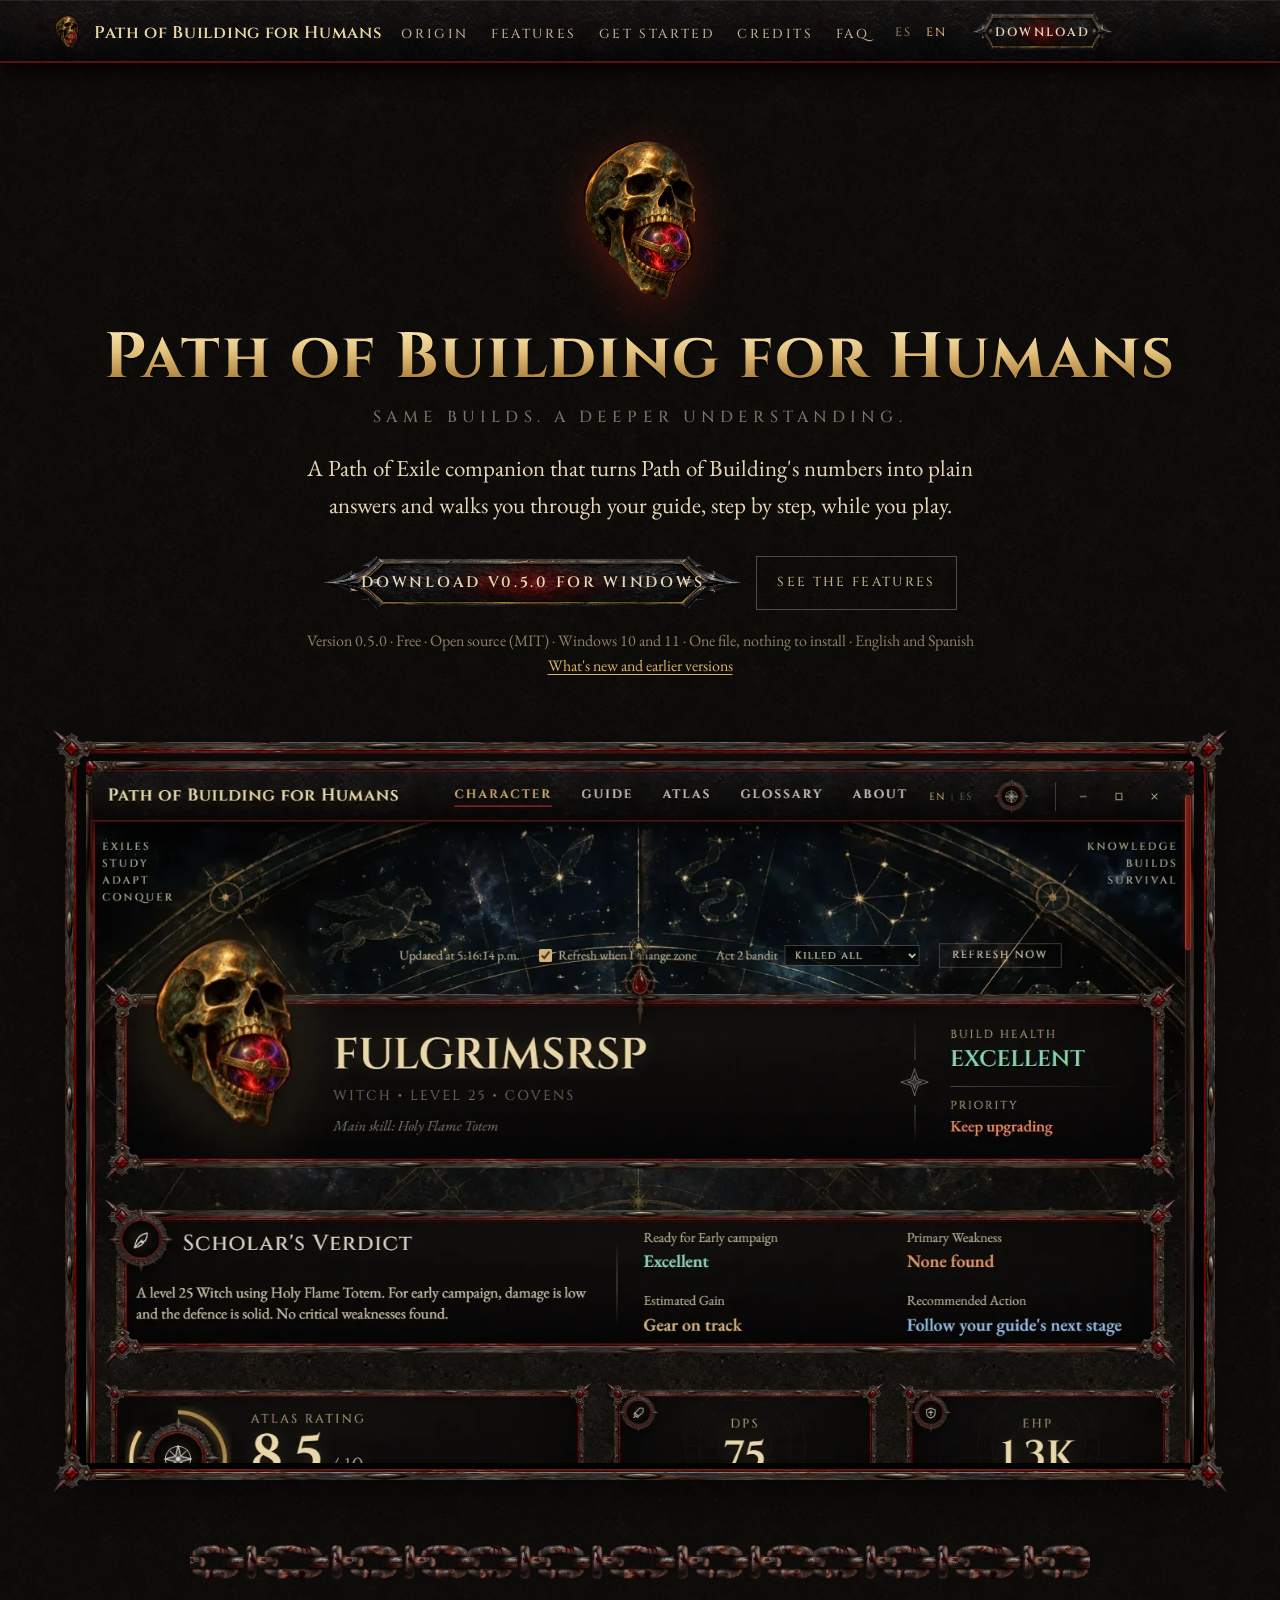
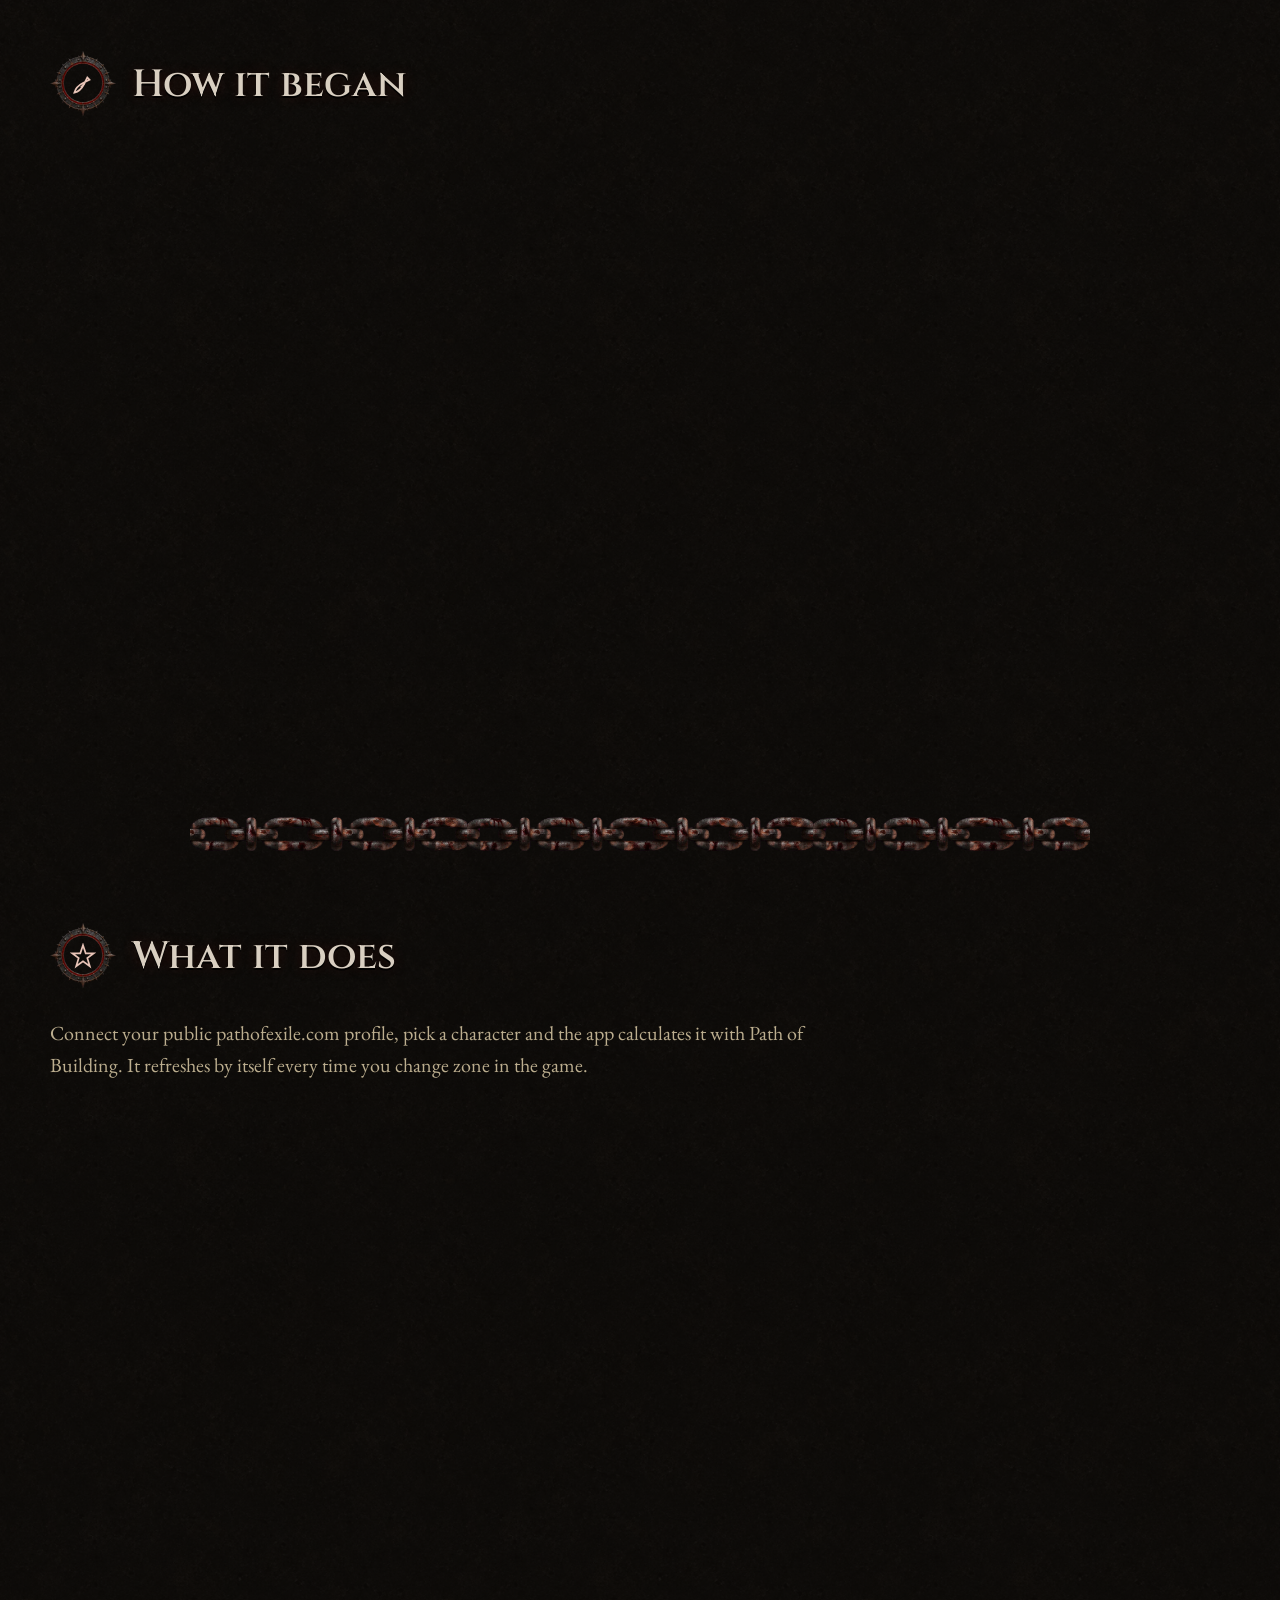
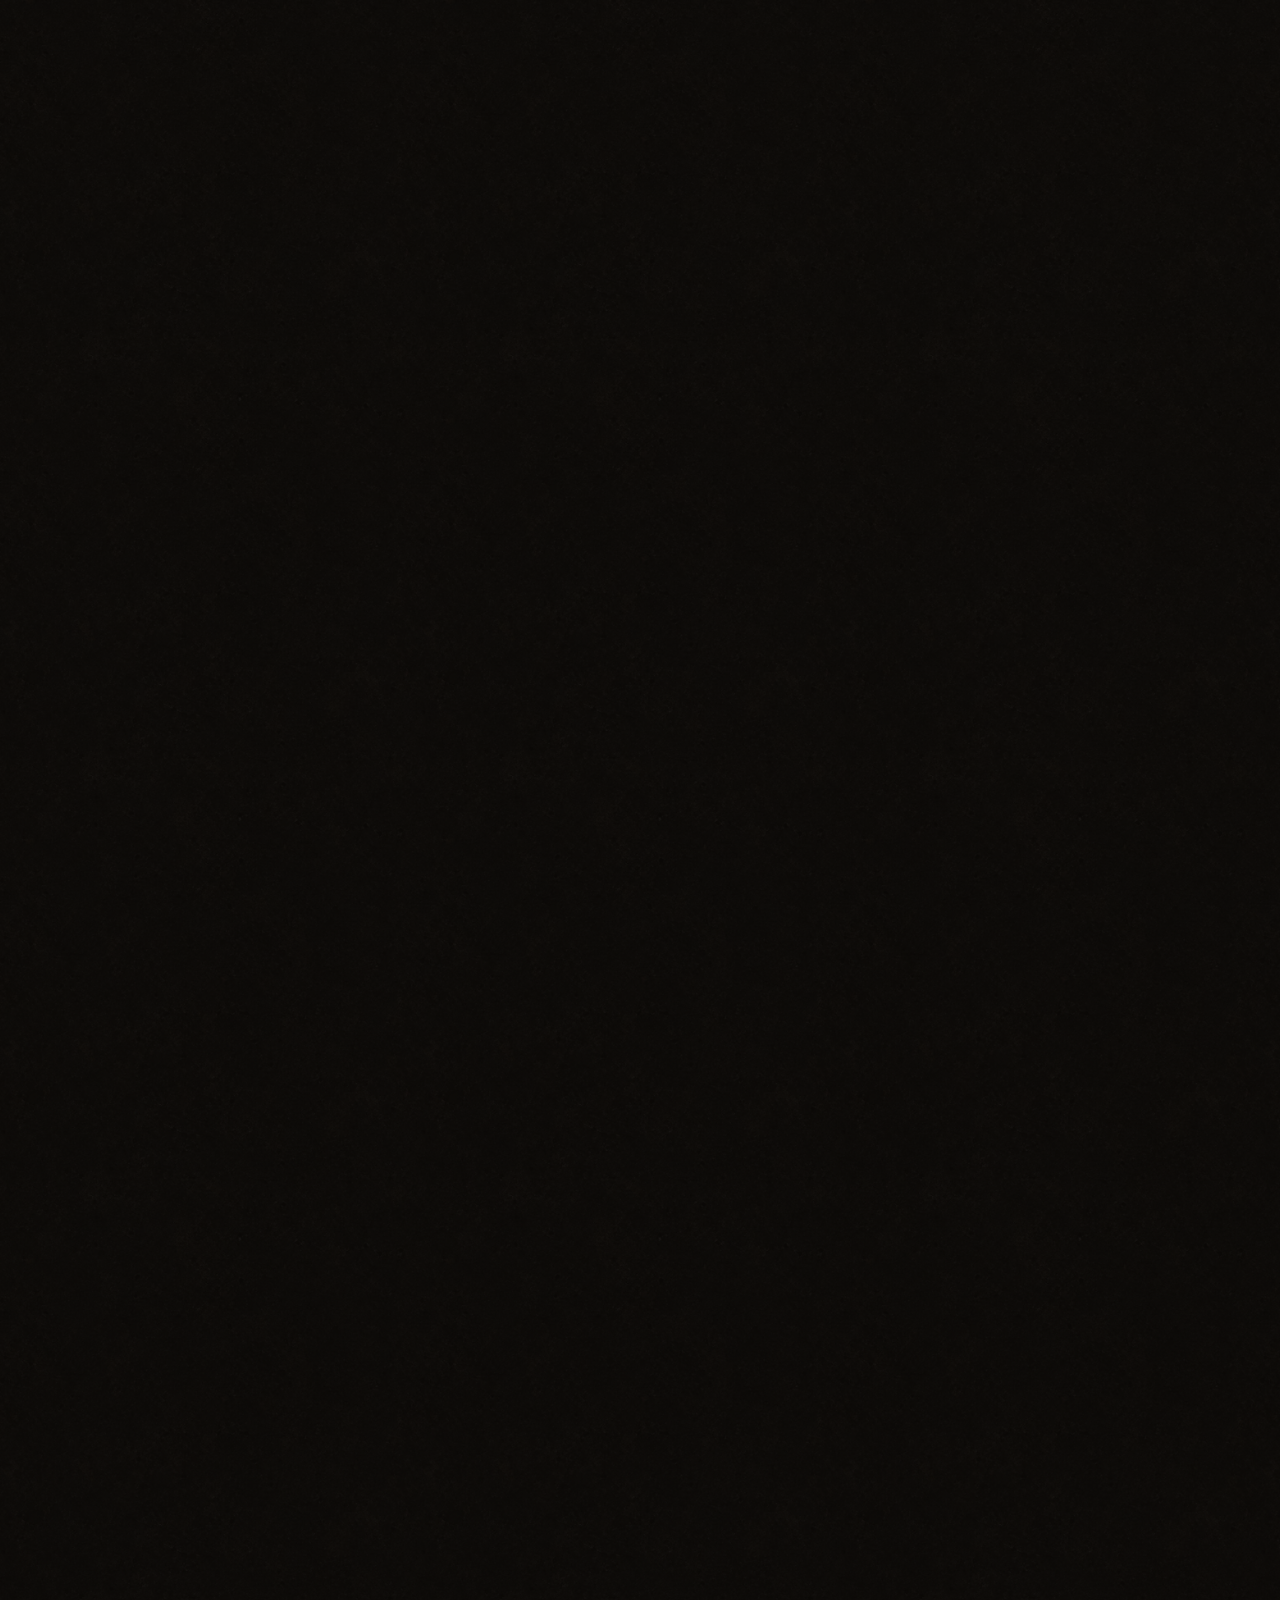
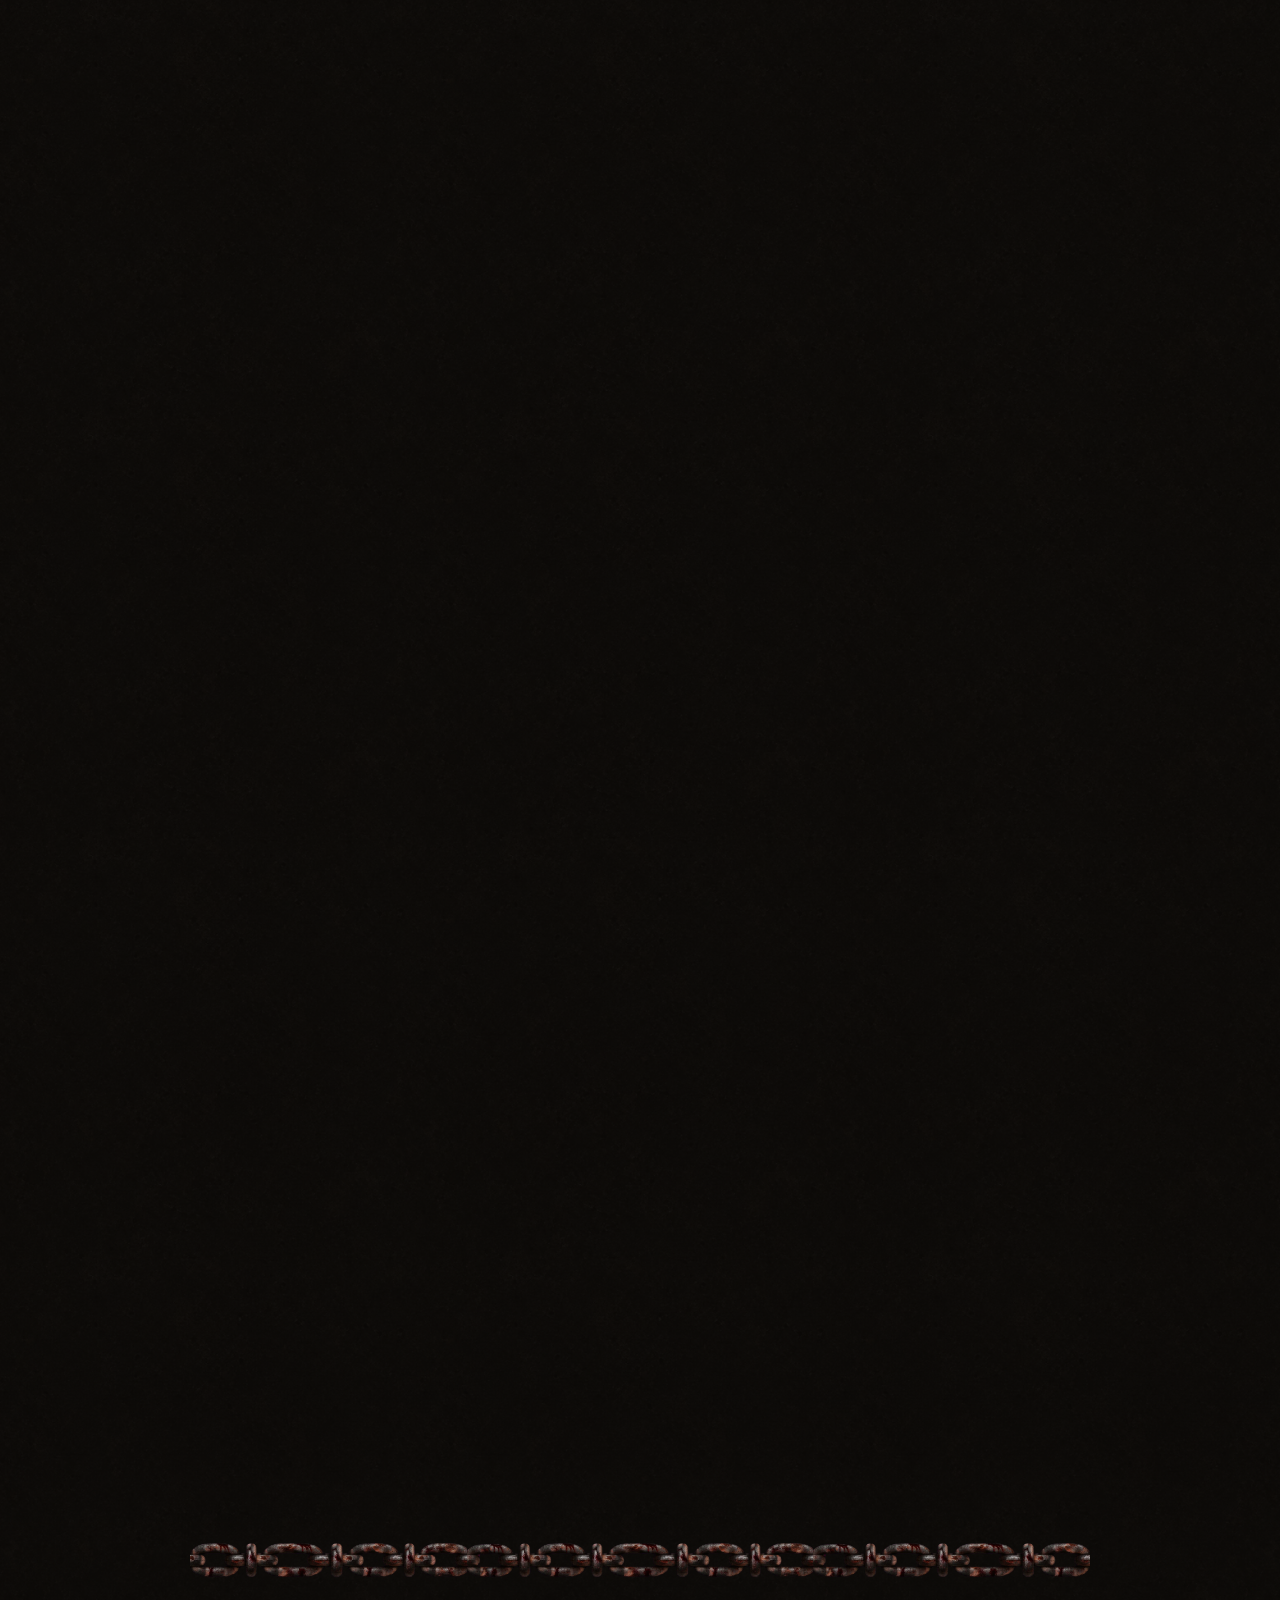
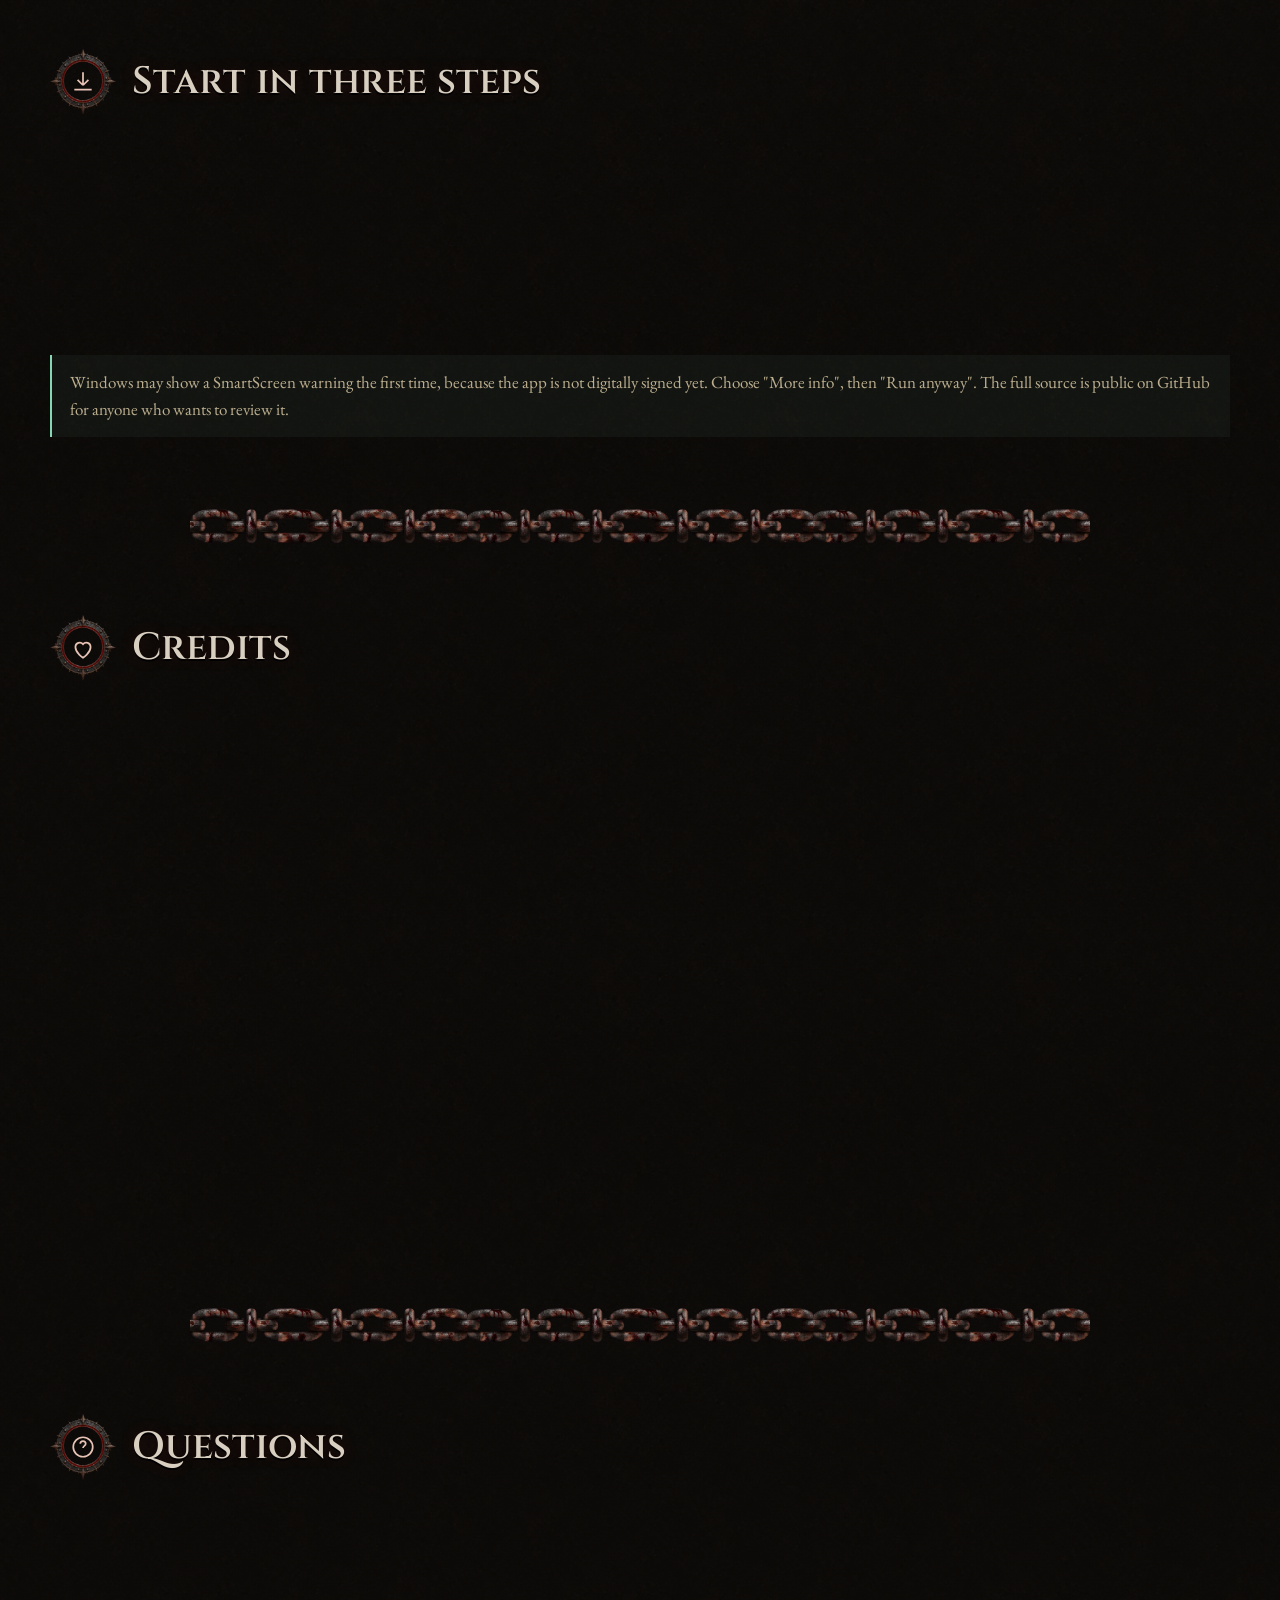
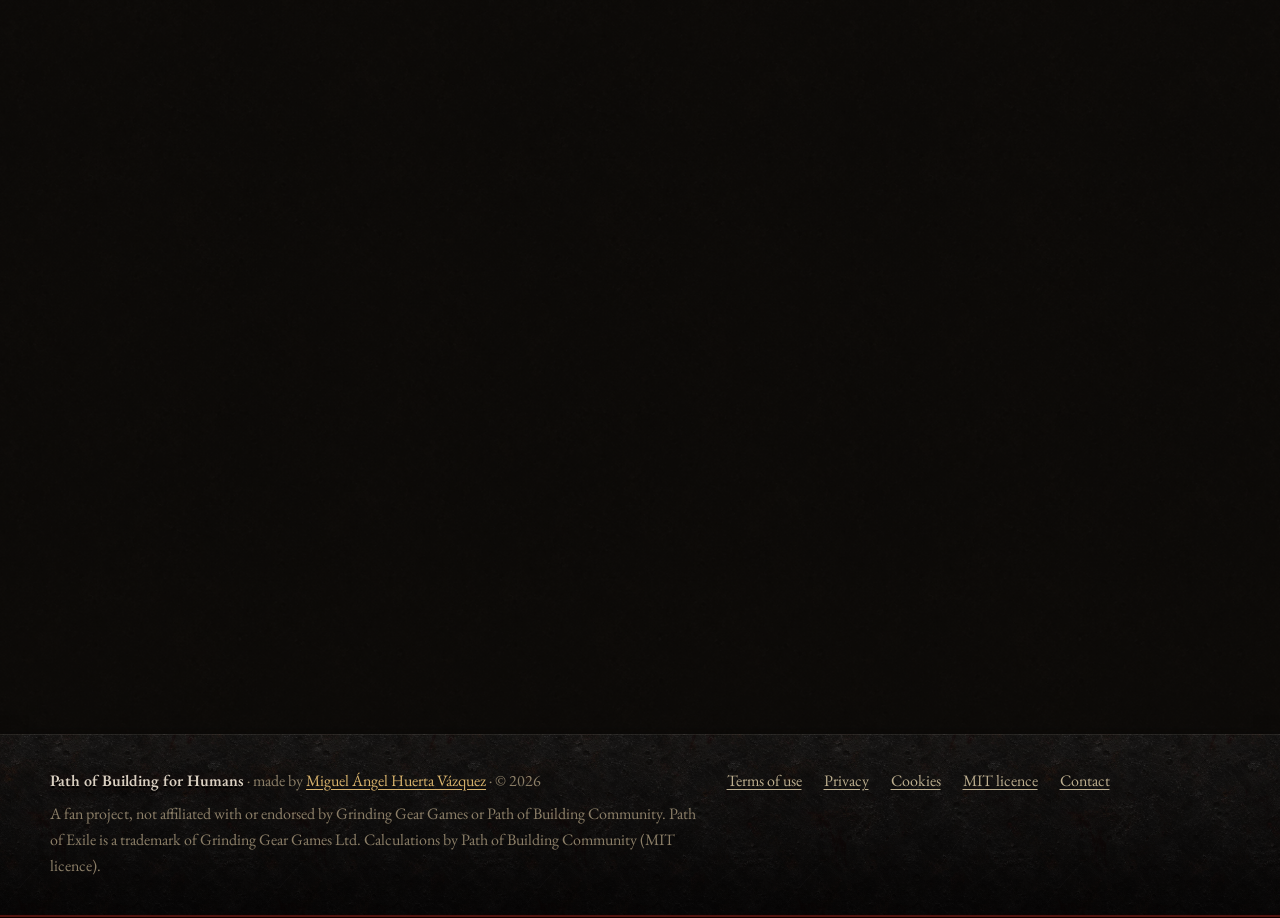
==== commit 0bb7d1b0: "Path of Building for Humans: descarga directa de la versión 0.5.0" ====
--- a/path-of-building-for-humans/index.html
+++ b/path-of-building-for-humans/index.html
@@ -50,7 +50,7 @@
                 <button type="button" data-lang="es" aria-pressed="true">ES</button>
                 <button type="button" data-lang="en" aria-pressed="false">EN</button>
             </div>
-            <a class="button nav__download" href="https://github.com/miguelhuerta-dev/PathOfBuildingForHumans/releases/latest" rel="noopener">
+            <a class="button nav__download" href="https://github.com/miguelhuerta-dev/PathOfBuildingForHumans/releases/download/v0.5.0/PathOfBuildingForHumans-v0.5.0-windows.exe" rel="noopener">
                 <span lang="es">Descargar</span><span lang="en">Download</span>
             </a>
         </div>
@@ -70,14 +70,15 @@
                     <span lang="en">A Path of Exile companion that turns Path of Building's numbers into plain answers and walks you through your guide, step by step, while you play.</span>
                 </p>
                 <div class="hero__actions">
-                    <a class="button" href="https://github.com/miguelhuerta-dev/PathOfBuildingForHumans/releases/latest" rel="noopener">
-                        <span><span lang="es">Descargar para Windows</span><span lang="en">Download for Windows</span></span>
+                    <a class="button" href="https://github.com/miguelhuerta-dev/PathOfBuildingForHumans/releases/download/v0.5.0/PathOfBuildingForHumans-v0.5.0-windows.exe" rel="noopener">
+                        <span><span lang="es">Descargar v0.5.0 para Windows</span><span lang="en">Download v0.5.0 for Windows</span></span>
                     </a>
                     <a class="link-button" href="#funciones"><span lang="es">Ver funciones</span><span lang="en">See the features</span></a>
                 </div>
                 <p class="hero__facts">
-                    <span lang="es">Gratis · Código abierto (MIT) · Windows 10 y 11 · Un solo archivo, sin instalar · Español e inglés</span>
-                    <span lang="en">Free · Open source (MIT) · Windows 10 and 11 · One file, nothing to install · English and Spanish</span>
+                    <span lang="es">Versión 0.5.0 · Gratis · Código abierto (MIT) · Windows 10 y 11 · Un solo archivo, sin instalar · Español e inglés</span>
+                    <span lang="en">Version 0.5.0 · Free · Open source (MIT) · Windows 10 and 11 · One file, nothing to install · English and Spanish</span>
+                    <br><a href="https://github.com/miguelhuerta-dev/PathOfBuildingForHumans/releases" rel="noopener"><span lang="es">Novedades y versiones anteriores</span><span lang="en">What's new and earlier versions</span></a>
                 </p>
                 <div class="hero__shot frame rise">
                     <button class="shot" type="button">
@@ -289,8 +290,8 @@
                     <div class="card">
                         <p class="card__num">I</p>
                         <h3><span lang="es">Descárgala</span><span lang="en">Download it</span></h3>
-                        <p lang="es">Baja el archivo <code>.exe</code> de la última versión en GitHub. Es un solo archivo: no hay nada que instalar.</p>
-                        <p lang="en">Get the latest version's <code>.exe</code> from GitHub. It is a single file: nothing to install.</p>
+                        <p lang="es">Baja <a href="https://github.com/miguelhuerta-dev/PathOfBuildingForHumans/releases/download/v0.5.0/PathOfBuildingForHumans-v0.5.0-windows.exe">PathOfBuildingForHumans-v0.5.0-windows.exe</a> (25 MB). Es un solo archivo: no hay nada que instalar.</p>
+                        <p lang="en">Get <a href="https://github.com/miguelhuerta-dev/PathOfBuildingForHumans/releases/download/v0.5.0/PathOfBuildingForHumans-v0.5.0-windows.exe">PathOfBuildingForHumans-v0.5.0-windows.exe</a> (25 MB). It is a single file: nothing to install.</p>
                     </div>
                     <div class="card">
                         <p class="card__num">II</p>
@@ -426,7 +427,7 @@
                     <span lang="en">Free, with no accounts, in your language. Download it and let the archive read your build.</span>
                 </p>
                 <div class="hero__actions">
-                    <a class="button" href="https://github.com/miguelhuerta-dev/PathOfBuildingForHumans/releases/latest" rel="noopener"><span><span lang="es">Descargar para Windows</span><span lang="en">Download for Windows</span></span></a>
+                    <a class="button" href="https://github.com/miguelhuerta-dev/PathOfBuildingForHumans/releases/download/v0.5.0/PathOfBuildingForHumans-v0.5.0-windows.exe" rel="noopener"><span><span lang="es">Descargar v0.5.0 para Windows</span><span lang="en">Download v0.5.0 for Windows</span></span></a>
                     <a class="link-button" href="https://github.com/miguelhuerta-dev/PathOfBuildingForHumans" rel="noopener"><span lang="es">Código en GitHub</span><span lang="en">Source on GitHub</span></a>
                 </div>
             </div>
